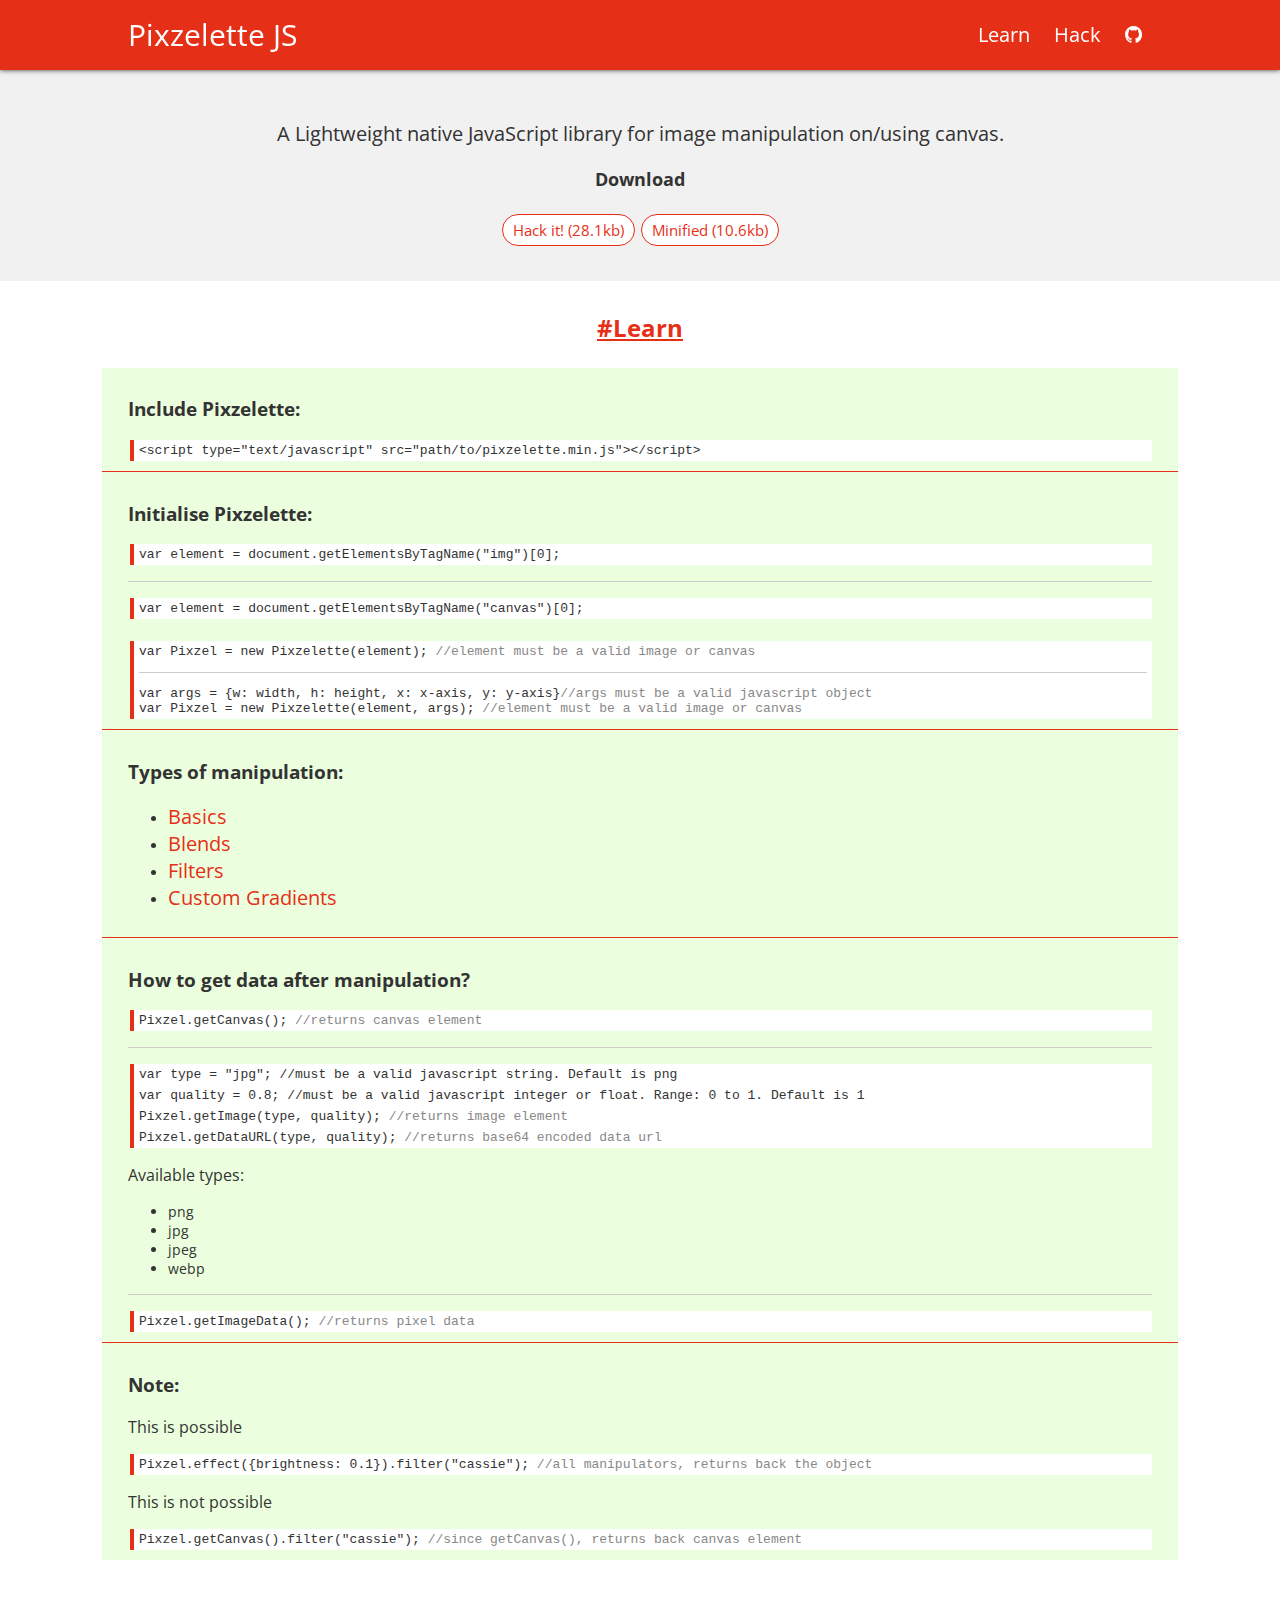
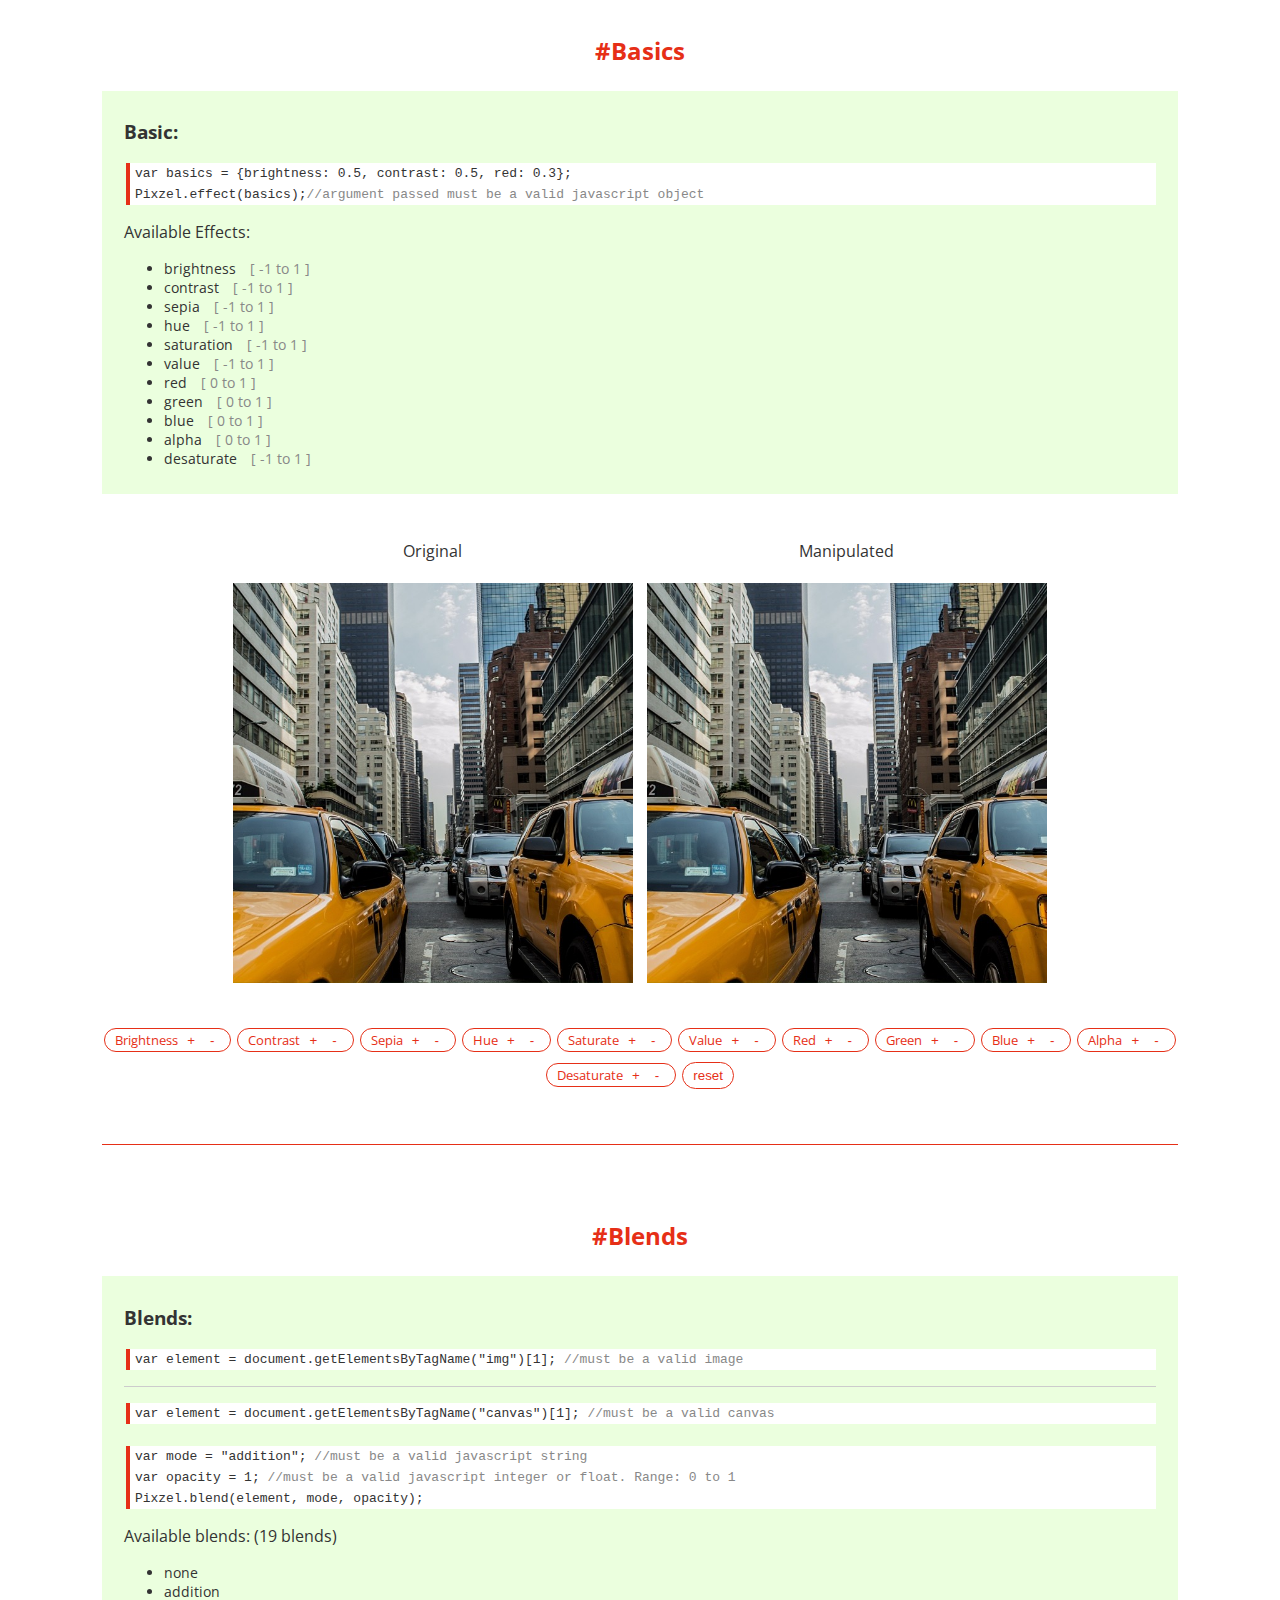
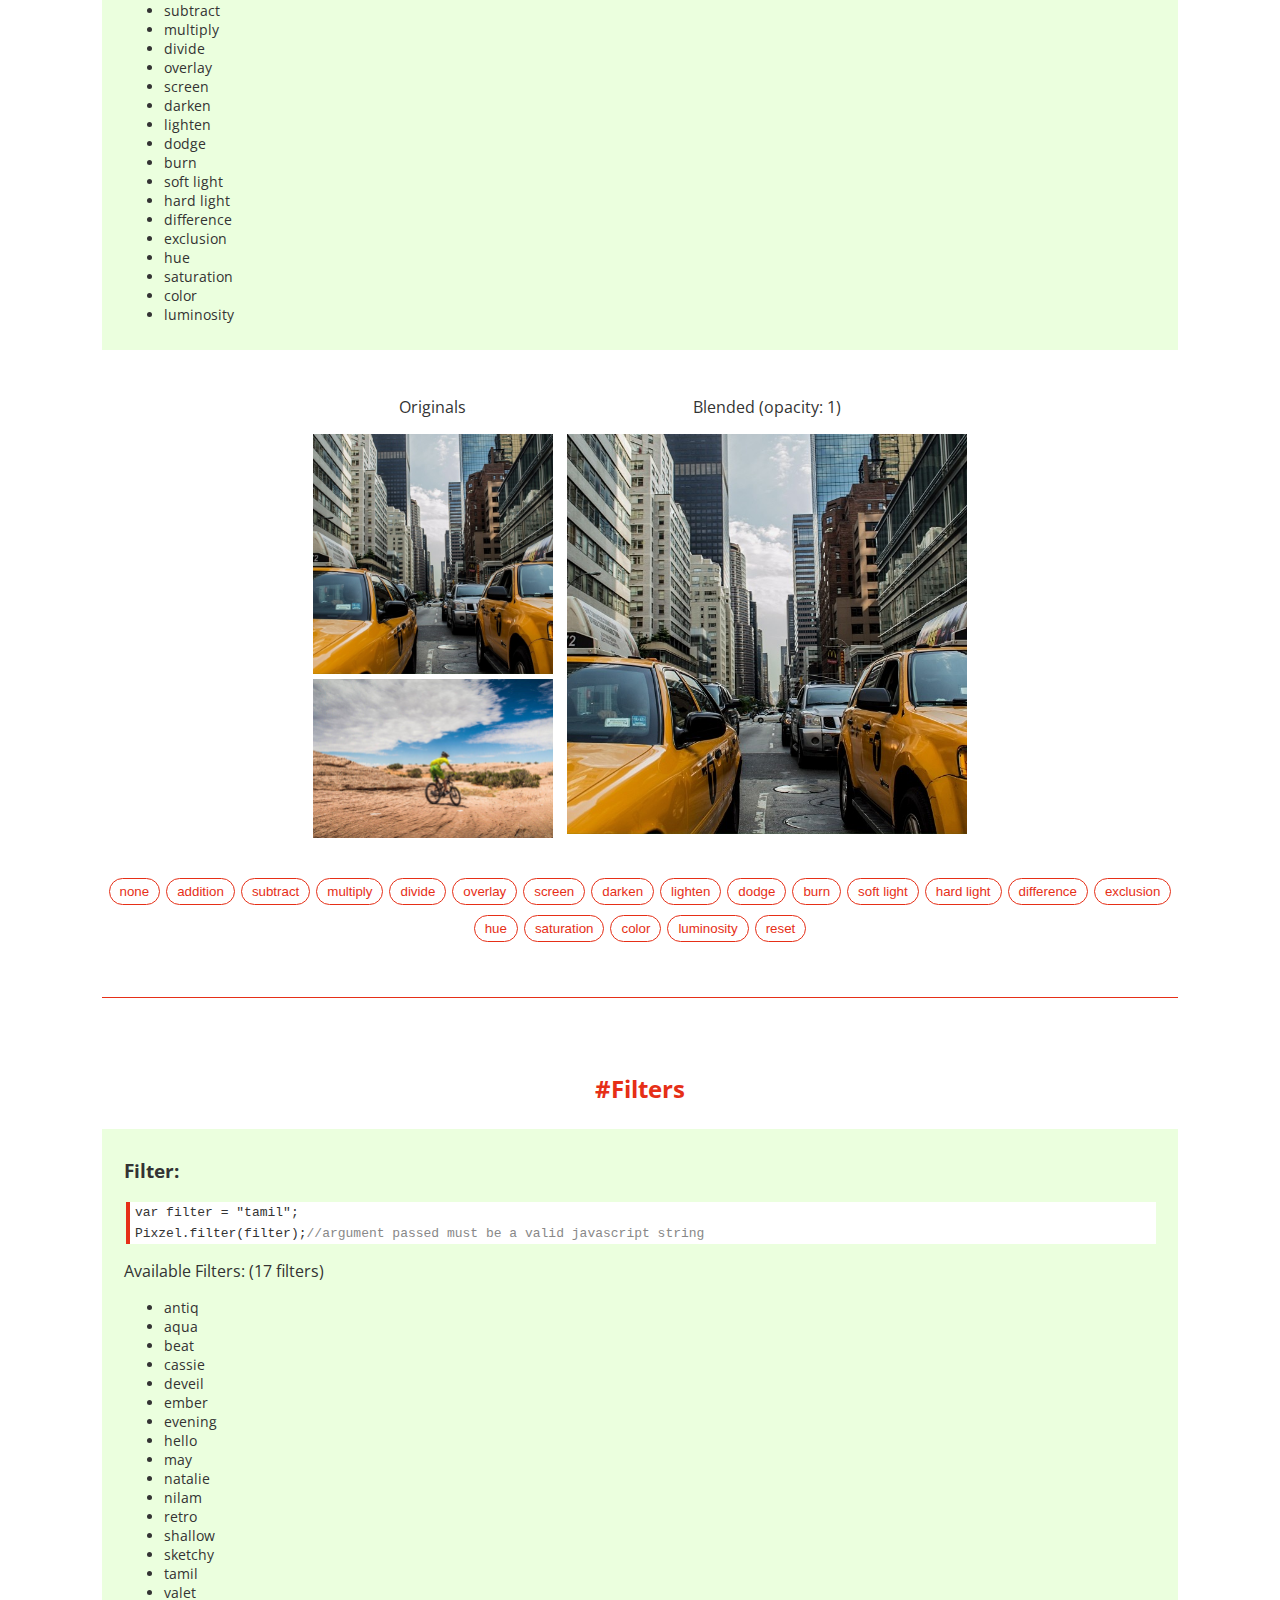
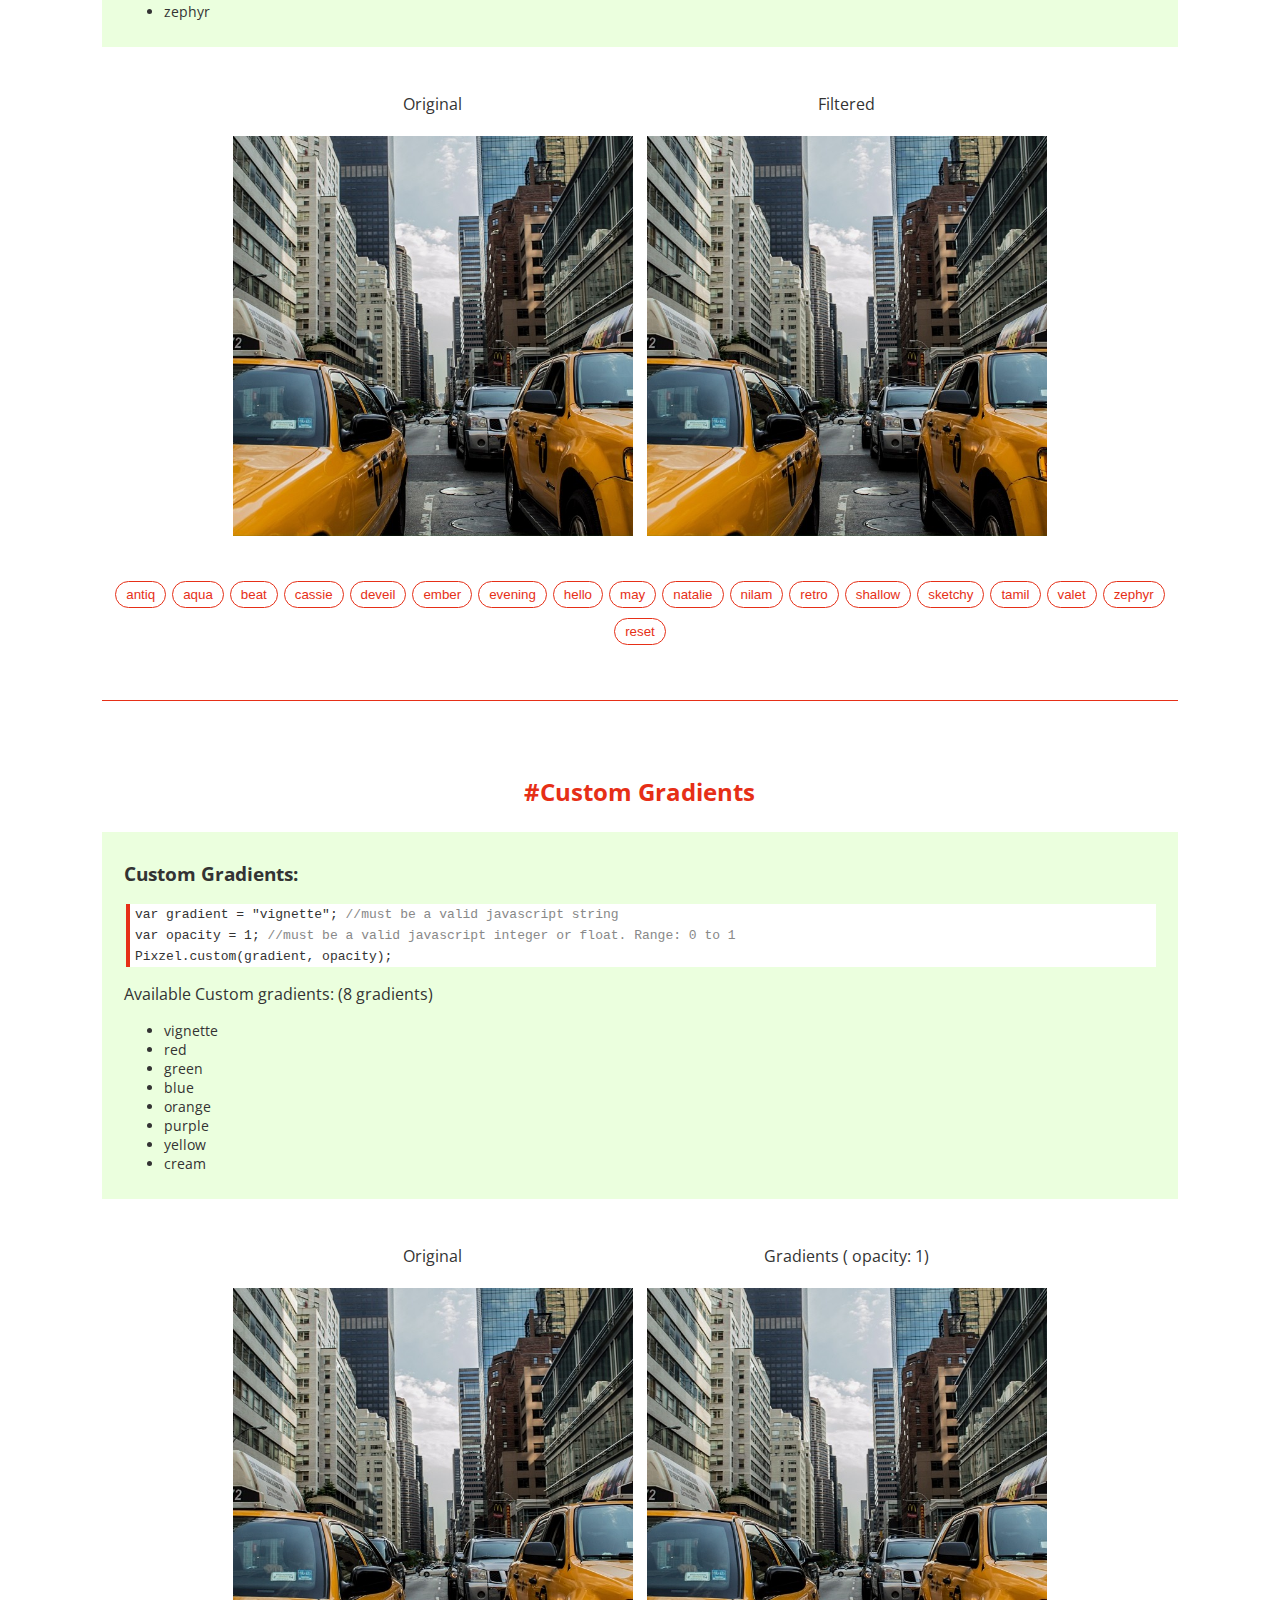
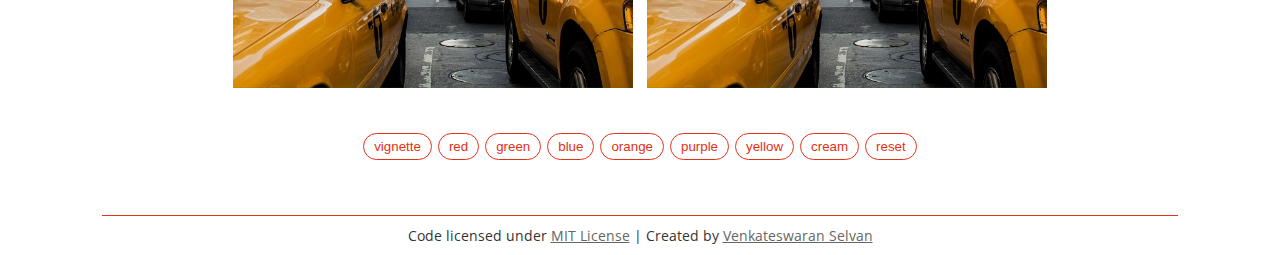
==== index.html @ c5299390 "Initial commit" ====
<!Doctype HTML>
<html>
    <head>
        <title>Pixzelette JS - Image manipulation library</title>
        <link rel="shortcut icon" href="res/favicon.ico" type="image/x-icon">
        <link rel="icon" href="res/favicon.ico" type="image/x-icon">
        <link href="//fonts.googleapis.com/css?family=Open+Sans" rel="stylesheet" type="text/css">
        <link href="//maxcdn.bootstrapcdn.com/font-awesome/4.2.0/css/font-awesome.min.css" rel="stylesheet" type="text/css">
        <style>
        body{
            background:#fff;
            color:#333;
            font-family: 'Open Sans';
        }
        #header{
            width: 80%;
            height: 70px;
            background: #E62F17;
            color: #fff;
            padding: 0 10%;
            text-align: left;
            line-height: 70px;
            box-shadow: 0px 0px 5px #333;
            position: fixed;
            top:0;
            left:0;
        }
        #header .logo{
            font-size: 30px;   
        }
        #header .menu{
            float: right;
        }
            
        #header .menu a{
            color: inherit;
            text-decoration: none;
            list-style: none;
            display: inline-block;
            padding: 0 10px;
            font-size: 20px;
        }
        #header .menu a:hover{
            color: #f1f1f1;
        }
        #wrapper{
            width: 100%;
            height: 100%;
            position: absolute;
            top: 0;
            left: 0;
            margin: 0;
            padding: 0;
        }
        #about, #filters, #blend, #custom, #basics{
            width: 84%;
            margin: 30px auto; 
            text-align: center;
        }
        
        #filters, #blend, #custom, #basics{
            padding: 50px 0;
            margin: 0 8%;
            border-bottom: 1px #E62F17 solid;   
        }
        #about{
            padding: 30px 8%;
            background: #f1f1f1;
            font-size: 20px;
        }
        #container{
            margin: 30px auto; 
            text-align:center;
            width:100%;
        }
        #container .image-holder{
            display: inline-block;
        }
        img{
            width: 400px;
            height: auto; 
            margin: 5px;
            display:inline-block;
        }
        #buttons{
            margin:0 auto;
            text-align:center;
        }
        .download{
            font-size: 15px;
        }
        .download a, input[type=button], .button-b{
            display:inline-block;
            cursor: pointer;
            background: #fff;
            padding:5px 10px;
            margin: 5px 1px;
            border: 1px #E62F17 solid;
            border-radius: 20px;
            color: #E62F17;
            transition: 0.5s background, 0.5s color;
            outline: none;
            text-decoration: none;
        }
        .download a:hover, input[type=button]:hover{
            background: #E62F17;
            color: #fff;
        }
        .button-b{
            font-size: 13px;
            padding: 2px 10px;
        }
        .button-b input[type=button]{
            border: none;
            border-radius: 0;
            margin:0 3px;
            height: 100%;
            padding: 0 3px;
        }    
        .title{
            width: 100%;
            color: #E62F17;
            font-size: 24px;
            text-align:center;
        }
        .guide-line{
            width: 96%;
            padding: 10px 2%;
            background: #EBFFDE;
            text-align: left;
        }
            
        .guide-line code{
            border-left:4px #E62F17 solid;
            margin-left:2px;
            padding:3px 5px;
            background: #fff;
            display: block;
        }
        .guide-line code span{
            color: #888;   
        }
        .guide-line li{
            font-size: 14px;
        }
        .guide-line li a{
            text-decoration: none;
            color: #E62F17;
            font-size: 20px;
        }
        .guide-line li a:hover{
            text-decoration: underline;
        }
        .guide-line span.range{
            margin: 0 10px;
            color: #888;
        }
        #copyrights{
            text-align: center;
            padding: 10px 0;
            color: #333;
            font-size: 14px;
        }
        #copyrights a{
            color: #666;
        }
        #copyrights a:hover{
            color: #333;
        }
        </style>
    </head>
    <body>
        <div id="wrapper">
            <div id="header">
                <span class="logo"> Pixzelette JS </span>
                <div class="menu">
                    <a href="#guide">Learn</a>
                    <a href="docs/">Hack</a>
                    <a href="#" class="fa fa-github"></a>
                </div>
            </div>
            <div id="about" style="margin-top: 70px;">
                <p>A Lightweight native JavaScript library for image manipulation on/using canvas.</p>
                <div class="download">
                    <h3>Download</h3>
                    <a href="https://raw.githubusercontent.com/mailmevenkat/PixzeletteJS/master/src/pixzelette.js" download> Hack it! (28.1kb) </a>
                    <a href="https://raw.githubusercontent.com/mailmevenkat/PixzeletteJS/master/src/pixzelette.min.js" download> Minified (10.6kb) </a>
                </div>
            </div>
            <h3 class="title" style="text-decoration: underline;" id="guide">#Learn</h3>
            <div class="guide-line" style="width:80%; margin: 0 8%; border-bottom:1px #e62f17 solid;">
                <h3>Include Pixzelette:</h3>
                <code>&lt;script type="text/javascript" src="path/to/pixzelette.min.js"&gt;&lt;/script&gt;</code>
            </div>
            <div class="guide-line" style="width:80%; margin: 0 8%; border-bottom:1px #e62f17 solid;">
                <h3>Initialise Pixzelette:</h3>
                <code>
                    var element = document.getElementsByTagName("img")[0];
                </code>
                    <p style="border-bottom: 1px #ccc solid"></p>
                <code>
                    var element = document.getElementsByTagName("canvas")[0];
                </code><br>
                <code>
                    var Pixzel = new Pixzelette(element); <span>//element must be a valid image or canvas</span>
                    <p style="border-bottom: 1px #ccc solid"></p>
                    var args = {w: width, h: height, x: x-axis, y: y-axis}<span>//args must be a valid javascript object</span>
                    <br>var Pixzel = new Pixzelette(element, args); <span>//element must be a valid image or canvas</span>
                </code>
            </div>
            <div class="guide-line" style="width:80%; margin: 0 8%; border-bottom:1px #e62f17 solid;">
                <h3>Types of manipulation:</h3>
                <ul>
                    <li><a href="#basics">Basics</a></li>
                    <li><a href="#blend">Blends</a></li>
                    <li><a href="#filters">Filters</a></li>
                    <li><a href="#custom">Custom Gradients</a></li>
                </ul>
            </div>
            <div class="guide-line" style="width:80%; margin: 0 8%; border-bottom:1px #e62f17 solid;">
                <h3>How to get data after manipulation?</h3>
                <code>Pixzel.getCanvas(); <span>//returns canvas element</span></code>
                <p style="border-bottom: 1px #ccc solid"></p>
                <code>var type = "jpg"; //must be a valid javascript string. Default is png</code>
                <code>var quality = 0.8; //must be a valid javascript integer or float. Range: 0 to 1. Default is 1</code>
                <code>Pixzel.getImage(type, quality); <span>//returns image element</span></code>
                <code>Pixzel.getDataURL(type, quality); <span>//returns base64 encoded data url</span></code>
                <p>Available types:</p>
                    <ul>
                        <li>png</li>   
                        <li>jpg</li>   
                        <li>jpeg</li>   
                        <li>webp</li>   
                    </ul>
                <p style="border-bottom: 1px #ccc solid"></p>
                <code>Pixzel.getImageData(); <span>//returns pixel data</span></code>
            </div>
            <div class="guide-line" style="width:80%; margin: 0 8%;">
                <h3>Note:</h3>
                <p>This is possible</p>
                <code>Pixzel.effect({brightness: 0.1}).filter("cassie"); <span>//all manipulators, returns back the object</span></code>
                <p>This is not possible</p>
                <code>Pixzel.getCanvas().filter("cassie"); <span>//since getCanvas(), returns back canvas element</span></code>
            </div>
            <div id="basics">
                <h3 class="title">#Basics</h3>
                <div class="guide-line">
                    <h3>Basic:</h3>
                        <code>var basics = {brightness: 0.5, contrast: 0.5, red: 0.3};</code>
                        <code>Pixzel.effect(basics);<span>//argument passed must be a valid javascript object</span></code>
                    <p>Available Effects:</p>
                    <ul>
                        <li>brightness <span class="range">[ -1 to 1 ]</span></li>
                        <li>contrast <span class="range">[ -1 to 1 ]</span></li>
                        <li>sepia <span class="range">[ -1 to 1 ]</span></li>
                        <li>hue <span class="range">[ -1 to 1 ]</span></li>
                        <li>saturation <span class="range">[ -1 to 1 ]</span></li>
                        <li>value <span class="range">[ -1 to 1 ]</span></li>
                        <li>red <span class="range">[ 0 to 1 ]</span></li>
                        <li>green <span class="range">[ 0 to 1 ]</span></li>
                        <li>blue <span class="range">[ 0 to 1 ]</span></li>
                        <li>alpha <span class="range">[ 0 to 1 ]</span></li>
                        <li>desaturate <span class="range">[ -1 to 1 ]</span></li>
                    </ul>
                </div>
                <div id="container">
                    <div class="image-holder">
                        <p>Original</p>
                        <img id="bBasics" src="res/1.jpg"></img>
                    </div>
                    <div class="image-holder">
                        <p>Manipulated</p>
                        <img id="aBasics" src="res/1.jpg"></img>
                    </div>
                </div>
                <div id="buttons">    
                    <div class="button-b">
                        <span>Brightness</span>
                        <input type="button" value="+" onclick= "applyBasics('bPlus')">
                        <input type="button" value="-" onclick= "applyBasics('bMinus')">
                    </div>
                    <div class="button-b">
                        <span>Contrast</span>
                        <input type="button" value="+" onclick= "applyBasics('cPlus')">
                        <input type="button" value="-" onclick= "applyBasics('cMinus')">
                    </div>
                    <div class="button-b">
                        <span>Sepia</span>
                        <input type="button" value="+" onclick= "applyBasics('sPlus')">
                        <input type="button" value="-" onclick= "applyBasics('sMinus')">
                    </div>
                    <div class="button-b">
                        <span>Hue</span>
                        <input type="button" value="+" onclick= "applyBasics('hPlus')">
                        <input type="button" value="-" onclick= "applyBasics('hMinus')">
                    </div>
                    <div class="button-b">
                        <span>Saturate</span>
                        <input type="button" value="+" onclick= "applyBasics('saPlus')">
                        <input type="button" value="-" onclick= "applyBasics('saMinus')">
                    </div>
                    <div class="button-b">
                        <span>Value</span>
                        <input type="button" value="+" onclick= "applyBasics('vPlus')">
                        <input type="button" value="-" onclick= "applyBasics('vMinus')">
                    </div>
                    <div class="button-b">
                        <span>Red</span>
                        <input type="button" value="+" onclick= "applyBasics('rPlus')">
                        <input type="button" value="-" onclick= "applyBasics('rMinus')">
                    </div>
                    <div class="button-b">
                        <span>Green</span>
                        <input type="button" value="+" onclick= "applyBasics('gPlus')">
                        <input type="button" value="-" onclick= "applyBasics('gMinus')">
                    </div>
                    <div class="button-b">
                        <span>Blue</span>
                        <input type="button" value="+" onclick= "applyBasics('blPlus')">
                        <input type="button" value="-" onclick= "applyBasics('blMinus')">
                    </div>
                    <div class="button-b">
                        <span>Alpha</span>
                        <input type="button" value="+" onclick= "applyBasics('aPlus')">
                        <input type="button" value="-" onclick= "applyBasics('aMinus')">
                    </div>
                    <div class="button-b">
                        <span>Desaturate</span>
                        <input type="button" value="+" onclick= "applyBasics('dPlus')">
                        <input type="button" value="-" onclick= "applyBasics('dMinus')">
                    </div>
                    <input type="button" value="reset" onclick= "applyBasics('reset')">
                </div>
            </div>
            <div id="blend">
                <h3 class="title">#Blends</h3>
                <div class="guide-line">
                    <h3>Blends:</h3>
                        <code>
                            var element = document.getElementsByTagName("img")[1]; <span>//must be a valid image</span>
                        </code>
                            <p style="border-bottom: 1px #ccc solid"></p>
                        <code>
                            var element = document.getElementsByTagName("canvas")[1]; <span>//must be a valid canvas</span>
                        </code><br>
                        <code>var mode = "addition"; <span>//must be a valid javascript string</span></code>
                        <code>var opacity = 1; <span>//must be a valid javascript integer or float. Range: 0 to 1</span></code>
                        <code>Pixzel.blend(element, mode, opacity);</code>
                    <p>Available blends: (19 blends)</p>
                    <ul>
                        <li>none</li>
                        <li>addition</li>
                        <li>subtract</li>
                        <li>multiply</li>
                        <li>divide</li>
                        <li>overlay</li>
                        <li>screen</li>
                        <li>darken</li>
                        <li>lighten</li>
                        <li>dodge</li>
                        <li>burn</li>
                        <li>soft light</li>
                        <li>hard light</li>
                        <li>difference</li>
                        <li>exclusion</li>
                        <li>hue</li>
                        <li>saturation</li>
                        <li>color</li>
                        <li>luminosity</li>
                    </ul>
                </div>
                <div id="container">
                    <div class="image-holder">
                        <p>Originals</p>
                        <img id="bBlended" src="res/1.jpg" style="width:240px; display:block;"></img>
                        <img id="bBlended" src="res/2.jpg"  style="width:240px; display:block;"></img>
                    </div>
                    <div class="image-holder">
                        <p>Blended (opacity: 1)</p>
                        <img id="aBlended" src="res/1.jpg" style="display:block;"></img>
                    </div>
                </div>
                <div id="buttons">    
                    <input type="button" value="none" onclick= "applyBlend('none')">
                    <input type="button" value="addition" onclick= "applyBlend('addition')">
                    <input type="button" value="subtract" onclick= "applyBlend('subtract')">
                    <input type="button" value="multiply" onclick= "applyBlend('multiply')">
                    <input type="button" value="divide" onclick= "applyBlend('divide')">
                    <input type="button" value="overlay" onclick= "applyBlend('overlay')">
                    <input type="button" value="screen" onclick= "applyBlend('screen')">
                    <input type="button" value="darken" onclick= "applyBlend('darken')">
                    <input type="button" value="lighten" onclick= "applyBlend('lighten')">
                    <input type="button" value="dodge" onclick= "applyBlend('dodge')">
                    <input type="button" value="burn" onclick= "applyBlend('burn')">
                    <input type="button" value="soft light" onclick= "applyBlend('soft light')">
                    <input type="button" value="hard light" onclick= "applyBlend('hard light')">
                    <input type="button" value="difference" onclick= "applyBlend('difference')">
                    <input type="button" value="exclusion" onclick= "applyBlend('exclusion')">
                    <input type="button" value="hue" onclick= "applyBlend('hue')">
                    <input type="button" value="saturation" onclick= "applyBlend('saturation')">
                    <input type="button" value="color" onclick= "applyBlend('color')">
                    <input type="button" value="luminosity" onclick= "applyBlend('luminosity')">
                    <input type="button" value="reset" onclick= "applyBlend('reset')">
                </div>
            </div>
            <div id="filters">
                <h3 class="title">#Filters</h3>
                <div class="guide-line">
                    <h3>Filter:</h3>
                        <code>var filter = "tamil";</code>
                        <code>Pixzel.filter(filter);<span>//argument passed must be a valid javascript string</span></code>
                    <p>Available Filters: (17 filters)</p>
                    <ul>
                        <li>antiq</li>
                        <li>aqua</li>
                        <li>beat</li>
                        <li>cassie</li>
                        <li>deveil</li>
                        <li>ember</li>
                        <li>evening</li>
                        <li>hello</li>
                        <li>may</li>
                        <li>natalie</li>
                        <li>nilam</li>
                        <li>retro</li>
                        <li>shallow</li>
                        <li>sketchy</li>
                        <li>tamil</li>
                        <li>valet</li>
                        <li>zephyr</li>
                    </ul>
                </div>
                <div id="container">
                    <div class="image-holder">
                        <p>Original</p>
                        <img id="bFiltered" src="res/1.jpg"></img>
                    </div>
                    <div class="image-holder">
                        <p>Filtered</p>
                        <img id="aFiltered" src="res/1.jpg"></img>
                    </div>
                </div>
                <div id="buttons">    
                    <input type="button" value="antiq" onclick= "applyFilter('antiq')">
                    <input type="button" value="aqua" onclick= "applyFilter('aqua')">
                    <input type="button" value="beat" onclick= "applyFilter('beat')">
                    <input type="button" value="cassie" onclick= "applyFilter('cassie')">
                    <input type="button" value="deveil" onclick= "applyFilter('deveil')">
                    <input type="button" value="ember" onclick= "applyFilter('ember')">
                    <input type="button" value="evening" onclick= "applyFilter('evening')">
                    <input type="button" value="hello" onclick= "applyFilter('hello')">
                    <input type="button" value="may" onclick= "applyFilter('may')">
                    <input type="button" value="natalie" onclick= "applyFilter('natalie')">
                    <input type="button" value="nilam" onclick= "applyFilter('nilam')">
                    <input type="button" value="retro" onclick= "applyFilter('retro')">
                    <input type="button" value="shallow" onclick= "applyFilter('shallow')">
                    <input type="button" value="sketchy" onclick= "applyFilter('sketchy')">
                    <input type="button" value="tamil" onclick= "applyFilter('tamil')">
                    <input type="button" value="valet" onclick= "applyFilter('valet')">
                    <input type="button" value="zephyr" onclick= "applyFilter('zephyr')">
                    <input type="button" value="reset" onclick= "applyFilter('reset')">
                </div>
            </div>
            <div id="custom">
                <h3 class="title">#Custom Gradients</h3>
                <div class="guide-line">
                    <h3>Custom Gradients:</h3>
                        <code>var gradient = "vignette"; <span>//must be a valid javascript string</span></code>
                        <code>var opacity = 1; <span>//must be a valid javascript integer or float. Range: 0 to 1</span></code>
                        <code>Pixzel.custom(gradient, opacity);</code>
                    <p>Available Custom gradients: (8 gradients)</p>
                    <ul>
                        <li>vignette</li>
                        <li>red</li>
                        <li>green</li>
                        <li>blue</li>
                        <li>orange</li>
                        <li>purple</li>
                        <li>yellow</li>
                        <li>cream</li>
                    </ul>
                </div>
                <div id="container">
                    <div class="image-holder">
                        <p>Original</p>
                        <img id="bCustom" src="res/1.jpg"></img>
                    </div>
                    <div class="image-holder">
                        <p>Gradients ( opacity: 1) </p>
                        <img id="aCustom" src="res/1.jpg"></img>
                    </div>
                </div>
                <div id="buttons">    
                    <input type="button" value="vignette" onclick= "applyCustom('vignette')">
                    <input type="button" value="red" onclick= "applyCustom('red')">
                    <input type="button" value="green" onclick= "applyCustom('green')">
                    <input type="button" value="blue" onclick= "applyCustom('blue')">
                    <input type="button" value="orange" onclick= "applyCustom('orange')">
                    <input type="button" value="purple" onclick= "applyCustom('purple')">
                    <input type="button" value="yellow" onclick= "applyCustom('yellow')">
                    <input type="button" value="cream" onclick= "applyCustom('cream')">
                    <input type="button" value="reset" onclick= "applyCustom('reset')">
                </div>
            </div>
            <div id="copyrights">
                Code licensed under <a href="http://opensource.org/licenses/mit-license.html" target="_blank">MIT License</a> | Created by <a href="https://twitter.com/mailmevenkat25" target="_blank">Venkateswaran Selvan</a>
            </div>
            </div>
            <script type="text/javascript" src="src/pixzelette.min.js"></script>
                <script>
                  window.onload = function(){
                      bImage = document.querySelector("#bBasics");
                      bConfig = {
                          brightness: 0,
                          contrast: 0,
                          sepia: 0,
                          hue: 0,
                          saturate: 0,
                          value: 1,
                          red: 0,
                          green: 0,
                          blue: 0,
                          alpha: 1,
                          desaturate: 0   
                      }
                      fImage = document.querySelector("#bFiltered");
                      bImage0 = document.querySelectorAll("#bBlended")[0];
                      bImage1 = document.querySelectorAll("#bBlended")[1];
                      cImage = document.querySelector("#bCustom");
                  };
                      function applyFilter(filter){
                            var Pixzel = new Pixzelette(fImage);
                            Pixzel.filter(filter);
                            document.querySelector("#aFiltered").src = Pixzel.getDataURL();
                      }
                      function applyBlend(blend){
                            if(blend == "reset")
                                document.querySelector("#aBlended").src = bImage0.src;    
                            else {
                                var Pixzel = new Pixzelette(bImage0);
                                Pixzel.blend(bImage1, blend, 1);
                                document.querySelector("#aBlended").src = Pixzel.getDataURL();
                            }
                      }
                      function applyCustom(gradient){
                                if(gradient != "reset"){
                                    var Pixzel = new Pixzelette(cImage);
                                    Pixzel.custom(gradient, 1);
                                    document.querySelector("#aCustom").src = Pixzel.getDataURL();
                                } else
                                    document.querySelector("#aCustom").src = cImage.src;
                      }

                      function applyBasics(basics){
                                var Pixzel = new Pixzelette(bImage);
                                var config = {};
                                switch(basics){
                                        case "bPlus": bConfig.brightness += 0.1; break;
                                        case "bMinus": bConfig.brightness -= 0.1; break;
                                        case "cPlus": bConfig.contrast += 0.1; break;
                                        case "cMinus": bConfig.contrast -= 0.1; break;
                                        case "sPlus": bConfig.sepia += 0.1;break;
                                        case "sMinus": bConfig.sepia -= 0.1; break;
                                        case "hPlus": bConfig.hue += 0.1; break;
                                        case "hMinus": bConfig.hue -= 0.1; break;
                                        case "saPlus": bConfig.saturate += 0.1; break;
                                        case "saMinus": bConfig.saturate -= 0.1; break;
                                        case "vPlus": bConfig.value += 0.1; break;
                                        case "vMinus": bConfig.value -= 0.1; break;
                                        case "rPlus": bConfig.red += 0.1; break;
                                        case "rMinus": bConfig.red -= 0.1; break;
                                        case "gPlus": bConfig.green += 0.1; break;
                                        case "gMinus": bConfig.green -= 0.1; break;
                                        case "blPlus": bConfig.blue += 0.1; break;
                                        case "blMinus": bConfig.blue -= 0.1; break;
                                        case "aPlus": bConfig.alpha += 0.1; break;
                                        case "aMinus": bConfig.alpha -= 0.1; break;
                                        case "dPlus":   bConfig.desaturate = 1;
                                                        bConfig.desaturate += 0.1; break;
                                        case "dMinus":  bConfig.desaturate = 1;
                                                        bConfig.desaturate -= 0.1; break;
                                }

                                for(var key in bConfig){
                                    if(bConfig[key] != 0)
                                        config[key] = bConfig[key];
                                }

                                Pixzel.effect(config);

                                if(basics == "reset"){  
                                    for(var key in bConfig){
                                        if(key == "alpha" || key == "value")
                                            bConfig[key] = 1;
                                        else
                                            bConfig[key] = 0;
                                    }
                                    document.querySelector("#aBasics").src = bImage.src;
                                }
                                else
                                    document.querySelector("#aBasics").src = Pixzel.getDataURL();
                      }
                </script>
    </body>
</html>
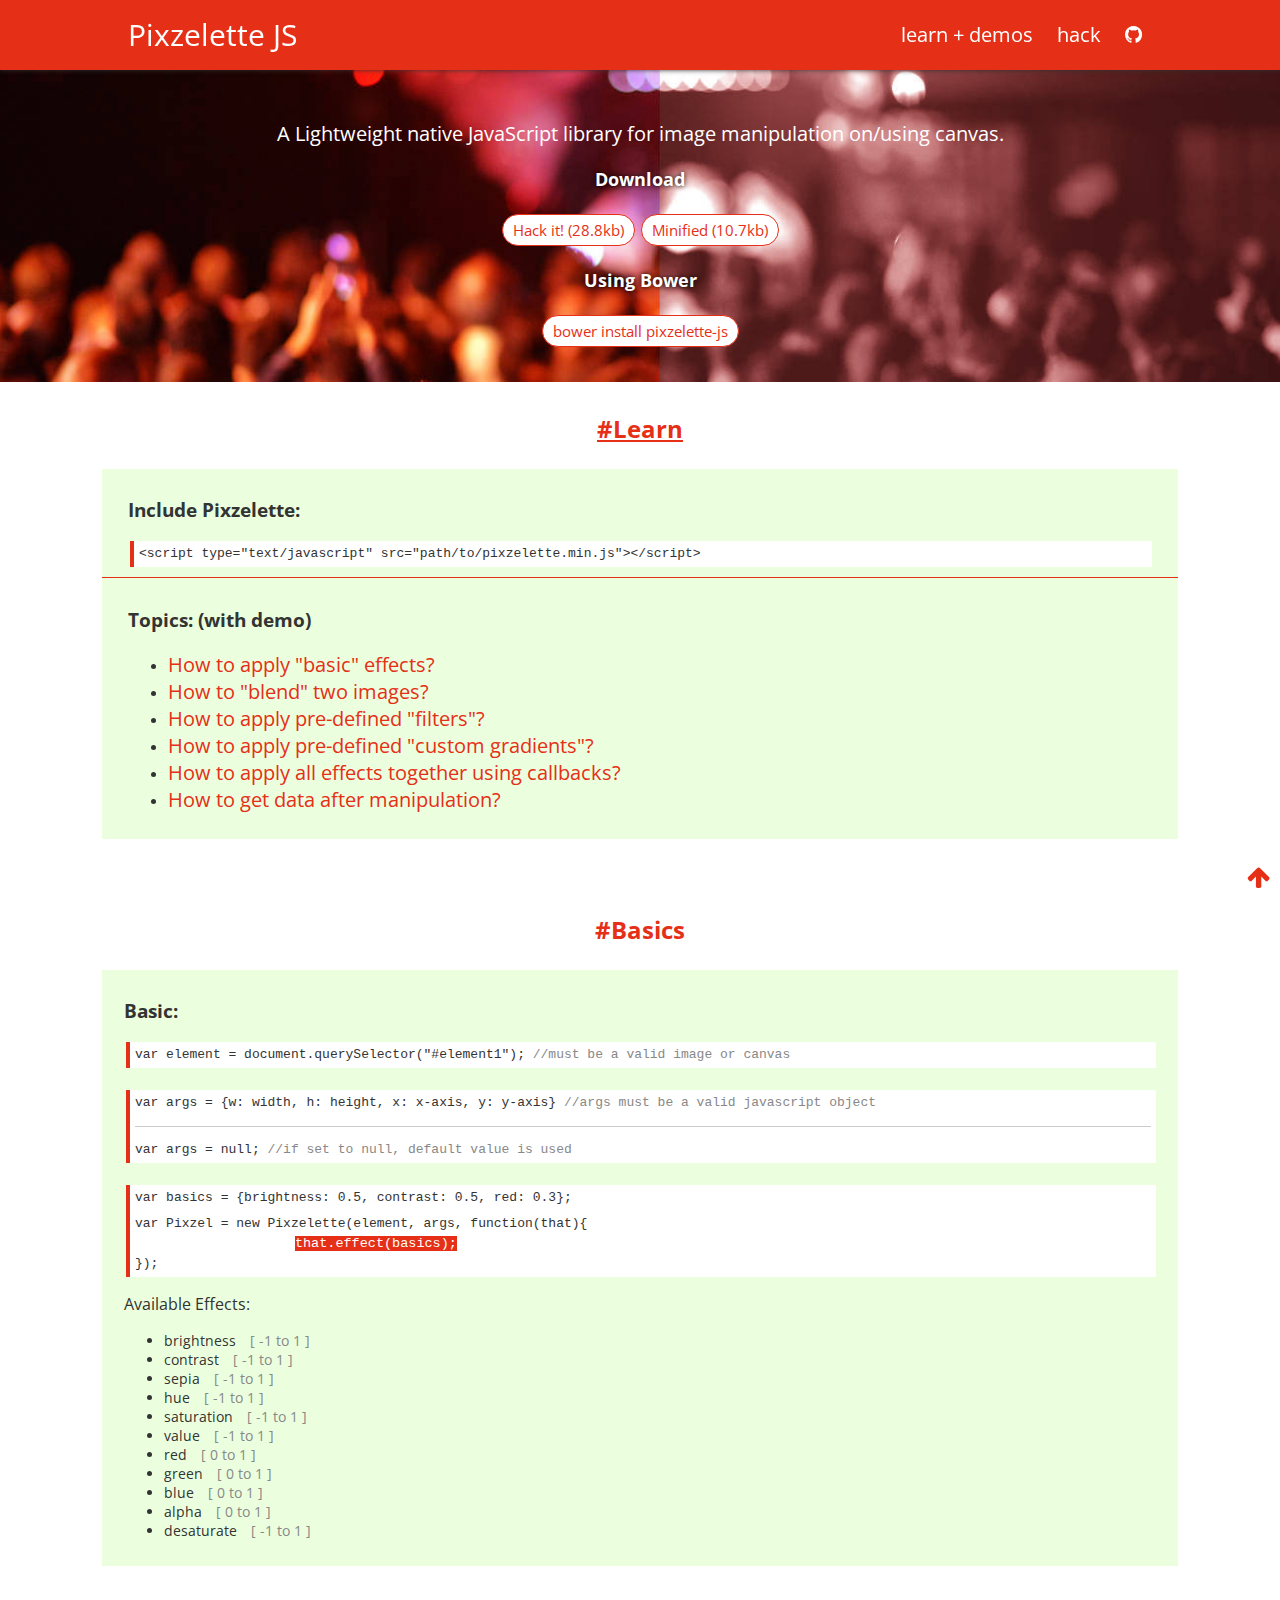
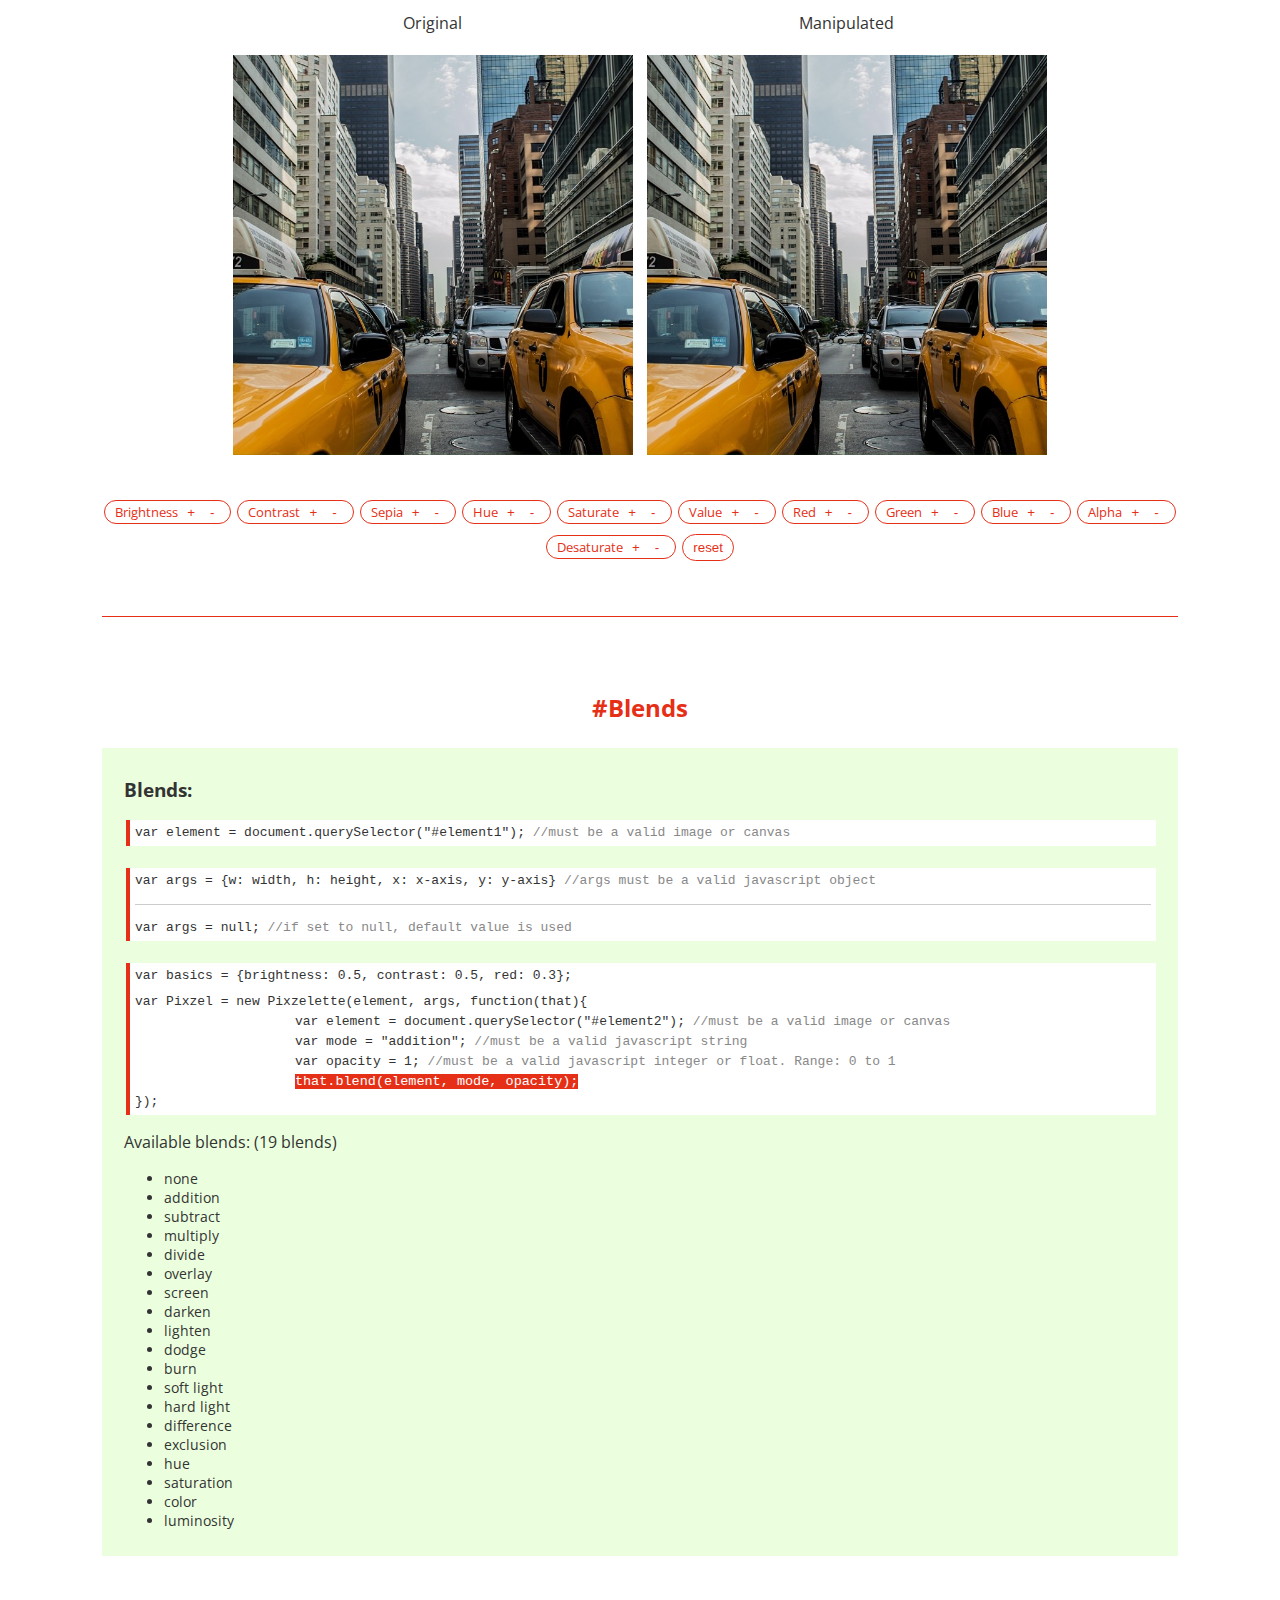
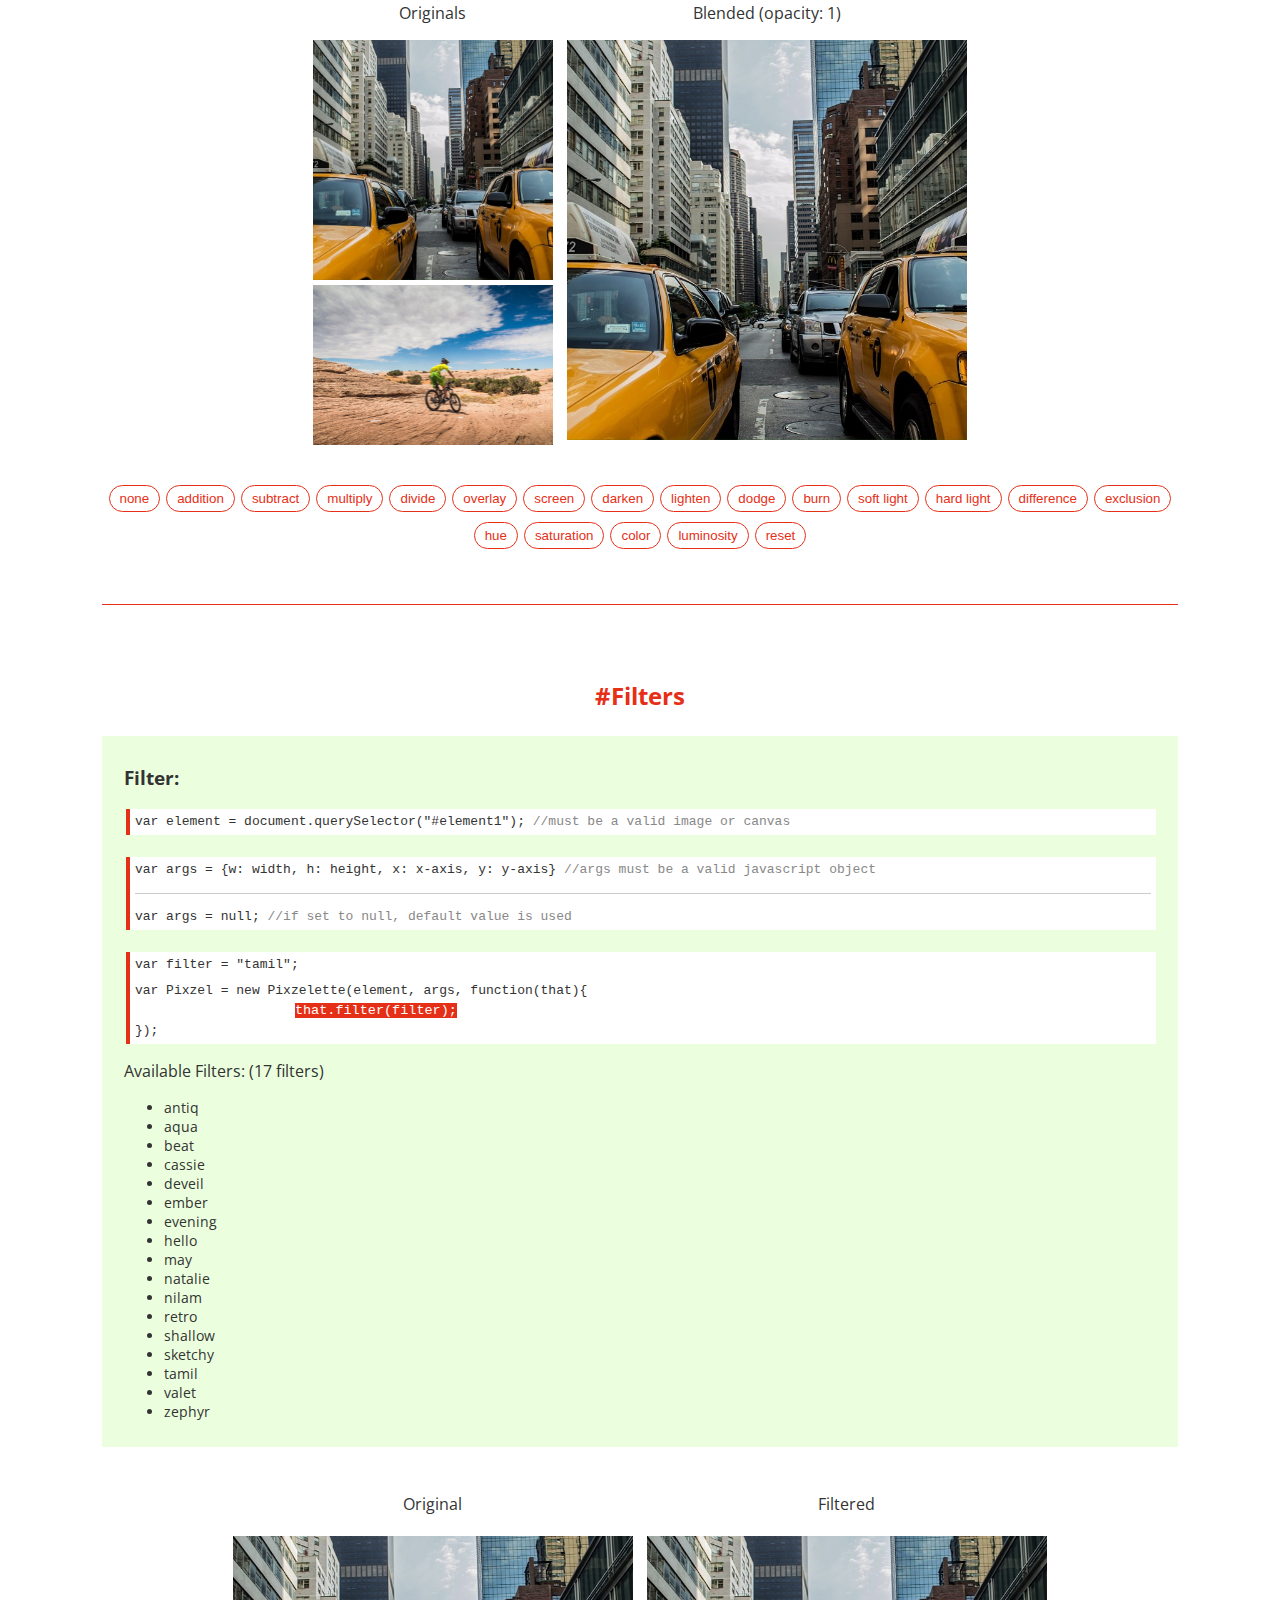
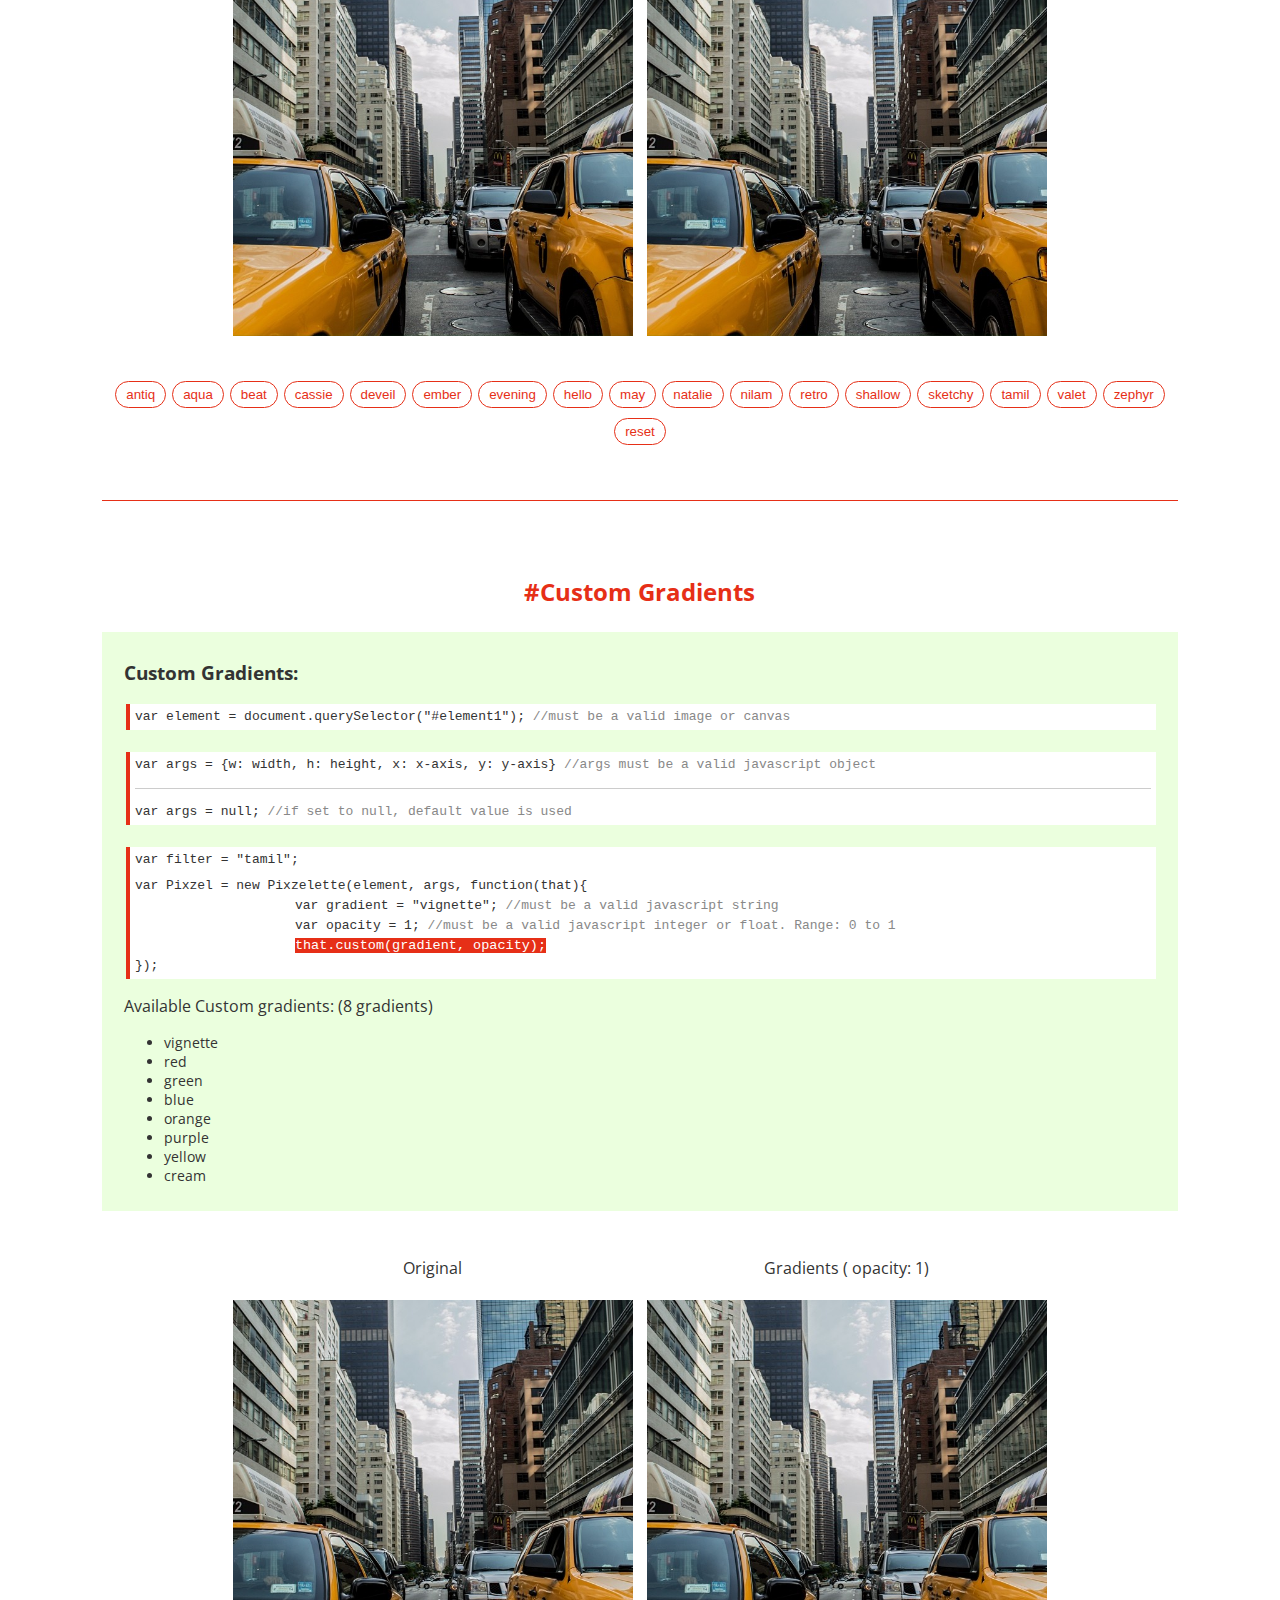
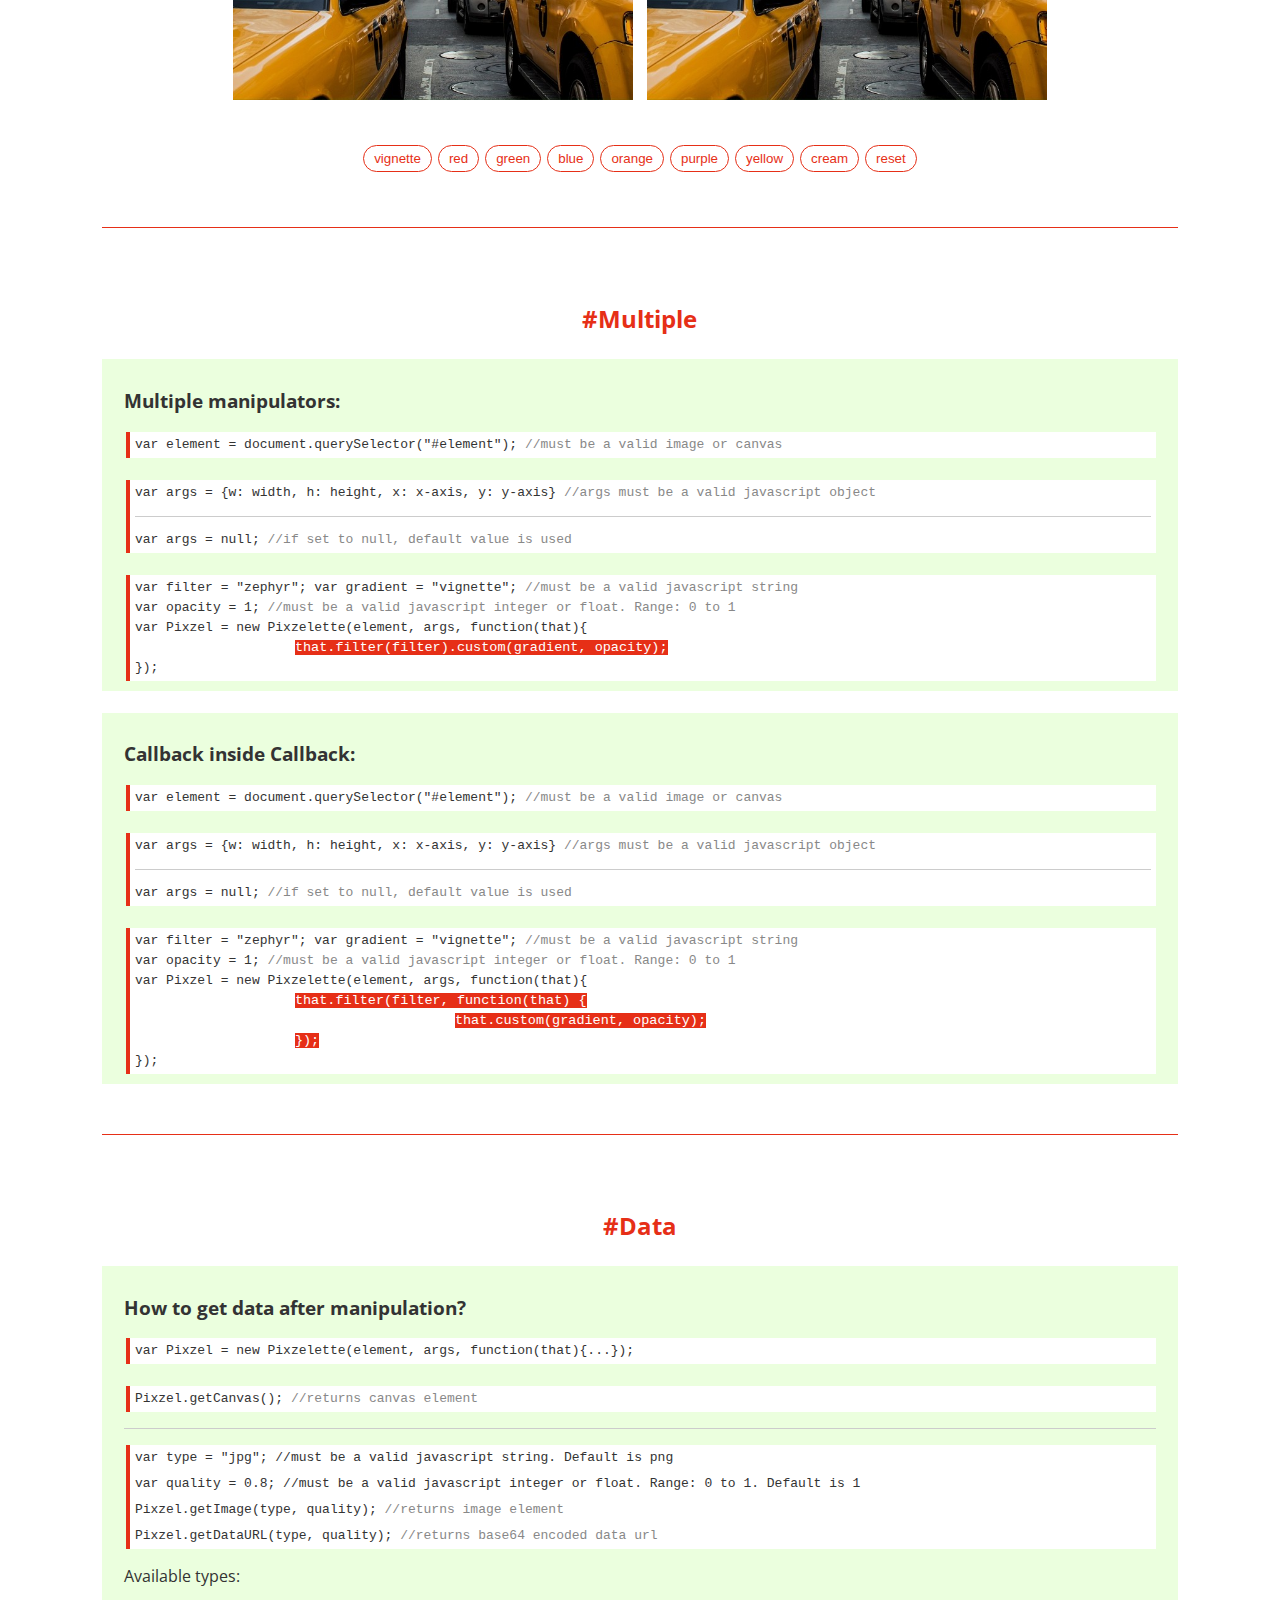
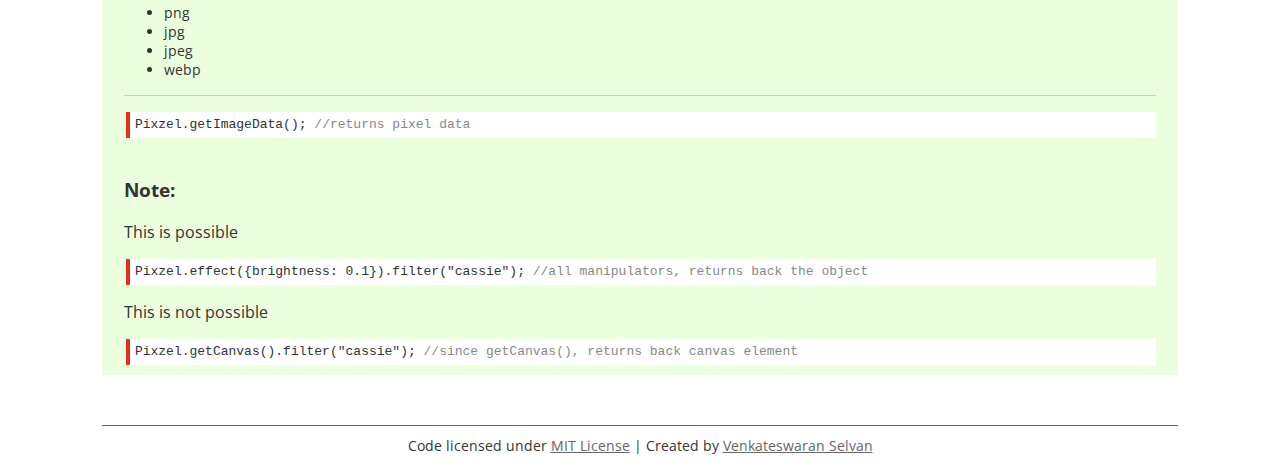
==== commit 88420c9f: "Upgraded to v0.0.2" ====
--- a/index.html
+++ b/index.html
@@ -52,20 +52,22 @@
             margin: 0;
             padding: 0;
         }
-        #about, #filters, #blend, #custom, #basics{
+        #about, #filters, #blend, #custom, #basics, #data, #multiple{
             width: 84%;
             margin: 30px auto; 
             text-align: center;
         }
         
-        #filters, #blend, #custom, #basics{
+        #filters, #blend, #custom, #basics, #data, #multiple{
             padding: 50px 0;
             margin: 0 8%;
             border-bottom: 1px #E62F17 solid;   
         }
         #about{
             padding: 30px 8%;
-            background: #f1f1f1;
+            background: url("res/3.jpg") no-repeat center center, #333;
+            background-size: cover;
+            color: #fff;
             font-size: 20px;
         }
         #container{
@@ -89,7 +91,10 @@
         .download{
             font-size: 15px;
         }
-        .download a, input[type=button], .button-b{
+        .download h3{
+            text-shadow: 0px 0px 5px #000;   
+        }
+        .download a, .download span, input[type=button], .button-b{
             display:inline-block;
             cursor: pointer;
             background: #fff;
@@ -136,9 +141,15 @@
             padding:3px 5px;
             background: #fff;
             display: block;
+            line-height: 20px;
         }
         .guide-line code span{
             color: #888;   
+        }
+        .guide-line code span.highlight{
+            background: #E62F17;
+            color: #fff;
+            font-size: 13.5px;
         }
         .guide-line li{
             font-size: 14px;
@@ -166,6 +177,18 @@
         }
         #copyrights a:hover{
             color: #333;
+        }
+        span.tab{
+            padding: 0 80px;
+        }
+        .top{
+            right: 10px;
+            bottom: 10px;
+            position: fixed;
+            color: #E62F17;
+            font-size: 25px;
+            cursor: pointer;
+            text-decoration: none;
         }
         </style>
     </head>
@@ -174,17 +197,21 @@
             <div id="header">
                 <span class="logo"> Pixzelette JS </span>
                 <div class="menu">
-                    <a href="#guide">Learn</a>
-                    <a href="docs/">Hack</a>
-                    <a href="#" class="fa fa-github"></a>
+                    <a href="#guide">learn + demos</a>
+                    <a href="docs/">hack</a>
+                    <a href="https://github.com/mailmevenkat/PixzeletteJS" class="fa fa-github"></a>
                 </div>
             </div>
             <div id="about" style="margin-top: 70px;">
+                <div class="content">
                 <p>A Lightweight native JavaScript library for image manipulation on/using canvas.</p>
-                <div class="download">
-                    <h3>Download</h3>
-                    <a href="https://raw.githubusercontent.com/mailmevenkat/PixzeletteJS/master/src/pixzelette.js" download> Hack it! (28.1kb) </a>
-                    <a href="https://raw.githubusercontent.com/mailmevenkat/PixzeletteJS/master/src/pixzelette.min.js" download> Minified (10.6kb) </a>
+                    <div class="download">
+                        <h3>Download</h3>
+                        <a href="https://raw.githubusercontent.com/mailmevenkat/PixzeletteJS/master/src/pixzelette.js" download> Hack it! (28.8kb) </a>
+                        <a href="https://raw.githubusercontent.com/mailmevenkat/PixzeletteJS/master/src/pixzelette.min.js" download> Minified (10.7kb) </a>
+                        <h3>Using Bower</h3> 
+                        <span style="cursor: auto;">bower install pixzelette-js</span>
+                    </div>
                 </div>
             </div>
             <h3 class="title" style="text-decoration: underline;" id="guide">#Learn</h3>
@@ -192,62 +219,30 @@
                 <h3>Include Pixzelette:</h3>
                 <code>&lt;script type="text/javascript" src="path/to/pixzelette.min.js"&gt;&lt;/script&gt;</code>
             </div>
-            <div class="guide-line" style="width:80%; margin: 0 8%; border-bottom:1px #e62f17 solid;">
-                <h3>Initialise Pixzelette:</h3>
-                <code>
-                    var element = document.getElementsByTagName("img")[0];
-                </code>
-                    <p style="border-bottom: 1px #ccc solid"></p>
-                <code>
-                    var element = document.getElementsByTagName("canvas")[0];
-                </code><br>
-                <code>
-                    var Pixzel = new Pixzelette(element); <span>//element must be a valid image or canvas</span>
-                    <p style="border-bottom: 1px #ccc solid"></p>
-                    var args = {w: width, h: height, x: x-axis, y: y-axis}<span>//args must be a valid javascript object</span>
-                    <br>var Pixzel = new Pixzelette(element, args); <span>//element must be a valid image or canvas</span>
-                </code>
-            </div>
-            <div class="guide-line" style="width:80%; margin: 0 8%; border-bottom:1px #e62f17 solid;">
-                <h3>Types of manipulation:</h3>
+            <div class="guide-line" style="width:80%; margin: 0 8%;">
+                <h3>Topics: (with demo)</h3>
                 <ul>
-                    <li><a href="#basics">Basics</a></li>
-                    <li><a href="#blend">Blends</a></li>
-                    <li><a href="#filters">Filters</a></li>
-                    <li><a href="#custom">Custom Gradients</a></li>
+                    <li><a href="#basics">How to apply "basic" effects?</a></li>
+                    <li><a href="#blend">How to "blend" two images?</a></li>
+                    <li><a href="#filters">How to apply pre-defined "filters"?</a></li>
+                    <li><a href="#custom">How to apply pre-defined "custom gradients"?</a></li>
+                    <li><a href="#multiple">How to apply all effects together using callbacks?</a></li>
+                    <li><a href="#data">How to get data after manipulation?</a></li>
                 </ul>
-            </div>
-            <div class="guide-line" style="width:80%; margin: 0 8%; border-bottom:1px #e62f17 solid;">
-                <h3>How to get data after manipulation?</h3>
-                <code>Pixzel.getCanvas(); <span>//returns canvas element</span></code>
-                <p style="border-bottom: 1px #ccc solid"></p>
-                <code>var type = "jpg"; //must be a valid javascript string. Default is png</code>
-                <code>var quality = 0.8; //must be a valid javascript integer or float. Range: 0 to 1. Default is 1</code>
-                <code>Pixzel.getImage(type, quality); <span>//returns image element</span></code>
-                <code>Pixzel.getDataURL(type, quality); <span>//returns base64 encoded data url</span></code>
-                <p>Available types:</p>
-                    <ul>
-                        <li>png</li>   
-                        <li>jpg</li>   
-                        <li>jpeg</li>   
-                        <li>webp</li>   
-                    </ul>
-                <p style="border-bottom: 1px #ccc solid"></p>
-                <code>Pixzel.getImageData(); <span>//returns pixel data</span></code>
-            </div>
-            <div class="guide-line" style="width:80%; margin: 0 8%;">
-                <h3>Note:</h3>
-                <p>This is possible</p>
-                <code>Pixzel.effect({brightness: 0.1}).filter("cassie"); <span>//all manipulators, returns back the object</span></code>
-                <p>This is not possible</p>
-                <code>Pixzel.getCanvas().filter("cassie"); <span>//since getCanvas(), returns back canvas element</span></code>
             </div>
             <div id="basics">
                 <h3 class="title">#Basics</h3>
                 <div class="guide-line">
                     <h3>Basic:</h3>
+                        <code>var element = document.querySelector("#element1"); <span>//must be a valid image or canvas</span></code><br>
+                    <code>var args = {w: width, h: height, x: x-axis, y: y-axis} <span>//args must be a valid javascript object</span> 
+                        <p style="border-bottom: 1px #ccc solid"></p>
+                        var args = null; <span>//if set to null, default value is used</span></code><br>
                         <code>var basics = {brightness: 0.5, contrast: 0.5, red: 0.3};</code>
-                        <code>Pixzel.effect(basics);<span>//argument passed must be a valid javascript object</span></code>
+                        <code>var Pixzel = new Pixzelette(element, args, function(that){<br>
+                                   <span class="tab"></span><span class="highlight">that.effect(basics);</span><br>
+                              });
+                        </code>
                     <p>Available Effects:</p>
                     <ul>
                         <li>brightness <span class="range">[ -1 to 1 ]</span></li>
@@ -336,16 +331,18 @@
                 <h3 class="title">#Blends</h3>
                 <div class="guide-line">
                     <h3>Blends:</h3>
-                        <code>
-                            var element = document.getElementsByTagName("img")[1]; <span>//must be a valid image</span>
+                        <code>var element = document.querySelector("#element1"); <span>//must be a valid image or canvas</span></code><br>
+                    <code>var args = {w: width, h: height, x: x-axis, y: y-axis} <span>//args must be a valid javascript object</span> 
+                        <p style="border-bottom: 1px #ccc solid"></p>
+                        var args = null; <span>//if set to null, default value is used</span></code><br>
+                        <code>var basics = {brightness: 0.5, contrast: 0.5, red: 0.3};</code>
+                        <code>var Pixzel = new Pixzelette(element, args, function(that){<br>
+                                <span class="tab"></span>var element = document.querySelector("#element2"); <span>//must be a valid image or canvas</span><br>
+                                <span class="tab"></span>var mode = "addition"; <span>//must be a valid javascript string</span><br>
+                               <span class="tab"></span>var opacity = 1; <span>//must be a valid javascript integer or float. Range: 0 to 1</span><br>
+                                <span class="tab"></span><span class="highlight">that.blend(element, mode, opacity);</span><br>
+                              });
                         </code>
-                            <p style="border-bottom: 1px #ccc solid"></p>
-                        <code>
-                            var element = document.getElementsByTagName("canvas")[1]; <span>//must be a valid canvas</span>
-                        </code><br>
-                        <code>var mode = "addition"; <span>//must be a valid javascript string</span></code>
-                        <code>var opacity = 1; <span>//must be a valid javascript integer or float. Range: 0 to 1</span></code>
-                        <code>Pixzel.blend(element, mode, opacity);</code>
                     <p>Available blends: (19 blends)</p>
                     <ul>
                         <li>none</li>
@@ -407,8 +404,16 @@
                 <h3 class="title">#Filters</h3>
                 <div class="guide-line">
                     <h3>Filter:</h3>
+                        <code>
+                            var element = document.querySelector("#element1"); <span>//must be a valid image or canvas</span>                           </code><br>
+                        <code>var args = {w: width, h: height, x: x-axis, y: y-axis} <span>//args must be a valid javascript object</span> 
+                        <p style="border-bottom: 1px #ccc solid"></p>
+                        var args = null; <span>//if set to null, default value is used</span></code><br>
                         <code>var filter = "tamil";</code>
-                        <code>Pixzel.filter(filter);<span>//argument passed must be a valid javascript string</span></code>
+                        <code>var Pixzel = new Pixzelette(element, args, function(that){<br>
+                                   <span class="tab"></span><span class="highlight">that.filter(filter);</span><br>
+                              });
+                        </code>
                     <p>Available Filters: (17 filters)</p>
                     <ul>
                         <li>antiq</li>
@@ -465,9 +470,18 @@
                 <h3 class="title">#Custom Gradients</h3>
                 <div class="guide-line">
                     <h3>Custom Gradients:</h3>
-                        <code>var gradient = "vignette"; <span>//must be a valid javascript string</span></code>
-                        <code>var opacity = 1; <span>//must be a valid javascript integer or float. Range: 0 to 1</span></code>
-                        <code>Pixzel.custom(gradient, opacity);</code>
+                        <code>
+                            var element = document.querySelector("#element1"); <span>//must be a valid image or canvas</span>                           </code><br>
+                        <code>var args = {w: width, h: height, x: x-axis, y: y-axis} <span>//args must be a valid javascript object</span> 
+                        <p style="border-bottom: 1px #ccc solid"></p>
+                        var args = null; <span>//if set to null, default value is used</span></code><br>
+                        <code>var filter = "tamil";</code>
+                        <code>var Pixzel = new Pixzelette(element, args, function(that){<br>
+                                        <span class="tab"></span>var gradient = "vignette"; <span>//must be a valid javascript string</span><br>
+                                        <span class="tab"></span>var opacity = 1; <span>//must be a valid javascript integer or float. Range: 0 to 1</span><br>
+                                        <span class="tab"></span><span class="highlight">that.custom(gradient, opacity);</span><br>
+                              });
+                        </code>
                     <p>Available Custom gradients: (8 gradients)</p>
                     <ul>
                         <li>vignette</li>
@@ -502,12 +516,81 @@
                     <input type="button" value="reset" onclick= "applyCustom('reset')">
                 </div>
             </div>
+                <div id="multiple">
+                    <h3 class="title">#Multiple</h3>
+                    <div class="guide-line">
+                        <h3>Multiple manipulators:</h3>
+                            <code>
+                                var element = document.querySelector("#element"); <span>//must be a valid image or canvas</span>                           </code><br>
+                            <code>var args = {w: width, h: height, x: x-axis, y: y-axis} <span>//args must be a valid javascript object</span> 
+                            <p style="border-bottom: 1px #ccc solid"></p>
+                            var args = null; <span>//if set to null, default value is used</span></code><br>
+                            <code>
+                            var filter = "zephyr";
+                            var gradient = "vignette"; <span>//must be a valid javascript string</span><br>
+                            var opacity = 1; <span>//must be a valid javascript integer or float. Range: 0 to 1</span><br>
+                            var Pixzel = new Pixzelette(element, args, function(that){<br>
+                                            <span class="tab"></span><span class="highlight">that.filter(filter).custom(gradient, opacity);</span><br>
+                                  });
+                            </code>
+                    </div><br>
+                    <div class="guide-line">
+                        <h3>Callback inside Callback:</h3>
+                            <code>
+                                var element = document.querySelector("#element"); <span>//must be a valid image or canvas</span>                           </code><br>
+                            <code>var args = {w: width, h: height, x: x-axis, y: y-axis} <span>//args must be a valid javascript object</span> 
+                            <p style="border-bottom: 1px #ccc solid"></p>
+                            var args = null; <span>//if set to null, default value is used</span></code><br>
+                            <code>
+                            var filter = "zephyr";
+                            var gradient = "vignette"; <span>//must be a valid javascript string</span><br>
+                            var opacity = 1; <span>//must be a valid javascript integer or float. Range: 0 to 1</span><br>
+                            var Pixzel = new Pixzelette(element, args, function(that){<br>
+                                <span class="tab"></span><span class="highlight">that.filter(filter, function(that) {</span><br>
+                                <span class="tab"></span>
+                                <span class="tab"></span><span class="highlight">that.custom(gradient, opacity);</span><br>
+                                 <span class="tab"></span><span class="highlight">});</span>
+                                <br>
+                            });
+                            </code>
+                    </div>
+            </div>
+            <a href="#" class="fa fa-arrow-up top"></a>
+            <div id = "data"> 
+                <h3 class="title">#Data</h3>
+                <div class="guide-line">
+                    <h3>How to get data after manipulation?</h3>
+                    <code>var Pixzel = new Pixzelette(element, args, function(that){...});</code><br>
+                    <code>Pixzel.getCanvas(); <span>//returns canvas element</span></code>
+                    <p style="border-bottom: 1px #ccc solid"></p>
+                    <code>var type = "jpg"; //must be a valid javascript string. Default is png</code>
+                    <code>var quality = 0.8; //must be a valid javascript integer or float. Range: 0 to 1. Default is 1</code>
+                    <code>Pixzel.getImage(type, quality); <span>//returns image element</span></code>
+                    <code>Pixzel.getDataURL(type, quality); <span>//returns base64 encoded data url</span></code>
+                    <p>Available types:</p>
+                        <ul>
+                            <li>png</li>   
+                            <li>jpg</li>   
+                            <li>jpeg</li>   
+                            <li>webp</li>   
+                        </ul>
+                    <p style="border-bottom: 1px #ccc solid"></p>
+                    <code>Pixzel.getImageData(); <span>//returns pixel data</span></code>
+                </div>
+                <div class="guide-line">
+                    <h3>Note:</h3>
+                    <p>This is possible</p>
+                    <code>Pixzel.effect({brightness: 0.1}).filter("cassie"); <span>//all manipulators, returns back the object</span></code>
+                    <p>This is not possible</p>
+                    <code>Pixzel.getCanvas().filter("cassie"); <span>//since getCanvas(), returns back canvas element</span></code>
+                </div>
+            </div>
             <div id="copyrights">
                 Code licensed under <a href="http://opensource.org/licenses/mit-license.html" target="_blank">MIT License</a> | Created by <a href="https://twitter.com/mailmevenkat25" target="_blank">Venkateswaran Selvan</a>
             </div>
             </div>
             <script type="text/javascript" src="src/pixzelette.min.js"></script>
-                <script>
+<script>
                   window.onload = function(){
                       bImage = document.querySelector("#bBasics");
                       bConfig = {
@@ -529,30 +612,32 @@
                       cImage = document.querySelector("#bCustom");
                   };
                       function applyFilter(filter){
-                            var Pixzel = new Pixzelette(fImage);
-                            Pixzel.filter(filter);
+                            var Pixzel = new Pixzelette(fImage, null, function(that){
+                                that.filter(filter);
+                            });
                             document.querySelector("#aFiltered").src = Pixzel.getDataURL();
                       }
                       function applyBlend(blend){
                             if(blend == "reset")
                                 document.querySelector("#aBlended").src = bImage0.src;    
                             else {
-                                var Pixzel = new Pixzelette(bImage0);
-                                Pixzel.blend(bImage1, blend, 1);
+                                var Pixzel = new Pixzelette(bImage0, null, function(that){
+                                                that.blend(bImage1, blend, 1);
+                                });
                                 document.querySelector("#aBlended").src = Pixzel.getDataURL();
                             }
                       }
                       function applyCustom(gradient){
                                 if(gradient != "reset"){
-                                    var Pixzel = new Pixzelette(cImage);
-                                    Pixzel.custom(gradient, 1);
+                                    var Pixzel = new Pixzelette(cImage, null, function(that){
+                                                    that.custom(gradient, 1);
+                                    });
                                     document.querySelector("#aCustom").src = Pixzel.getDataURL();
                                 } else
                                     document.querySelector("#aCustom").src = cImage.src;
                       }
 
                       function applyBasics(basics){
-                                var Pixzel = new Pixzelette(bImage);
                                 var config = {};
                                 switch(basics){
                                         case "bPlus": bConfig.brightness += 0.1; break;
@@ -585,9 +670,10 @@
                                     if(bConfig[key] != 0)
                                         config[key] = bConfig[key];
                                 }
-
-                                Pixzel.effect(config);
-
+                                
+                                var Pixzel = new Pixzelette(bImage, null, function(that){
+                                            that.effect(config);
+                                });
                                 if(basics == "reset"){  
                                     for(var key in bConfig){
                                         if(key == "alpha" || key == "value")
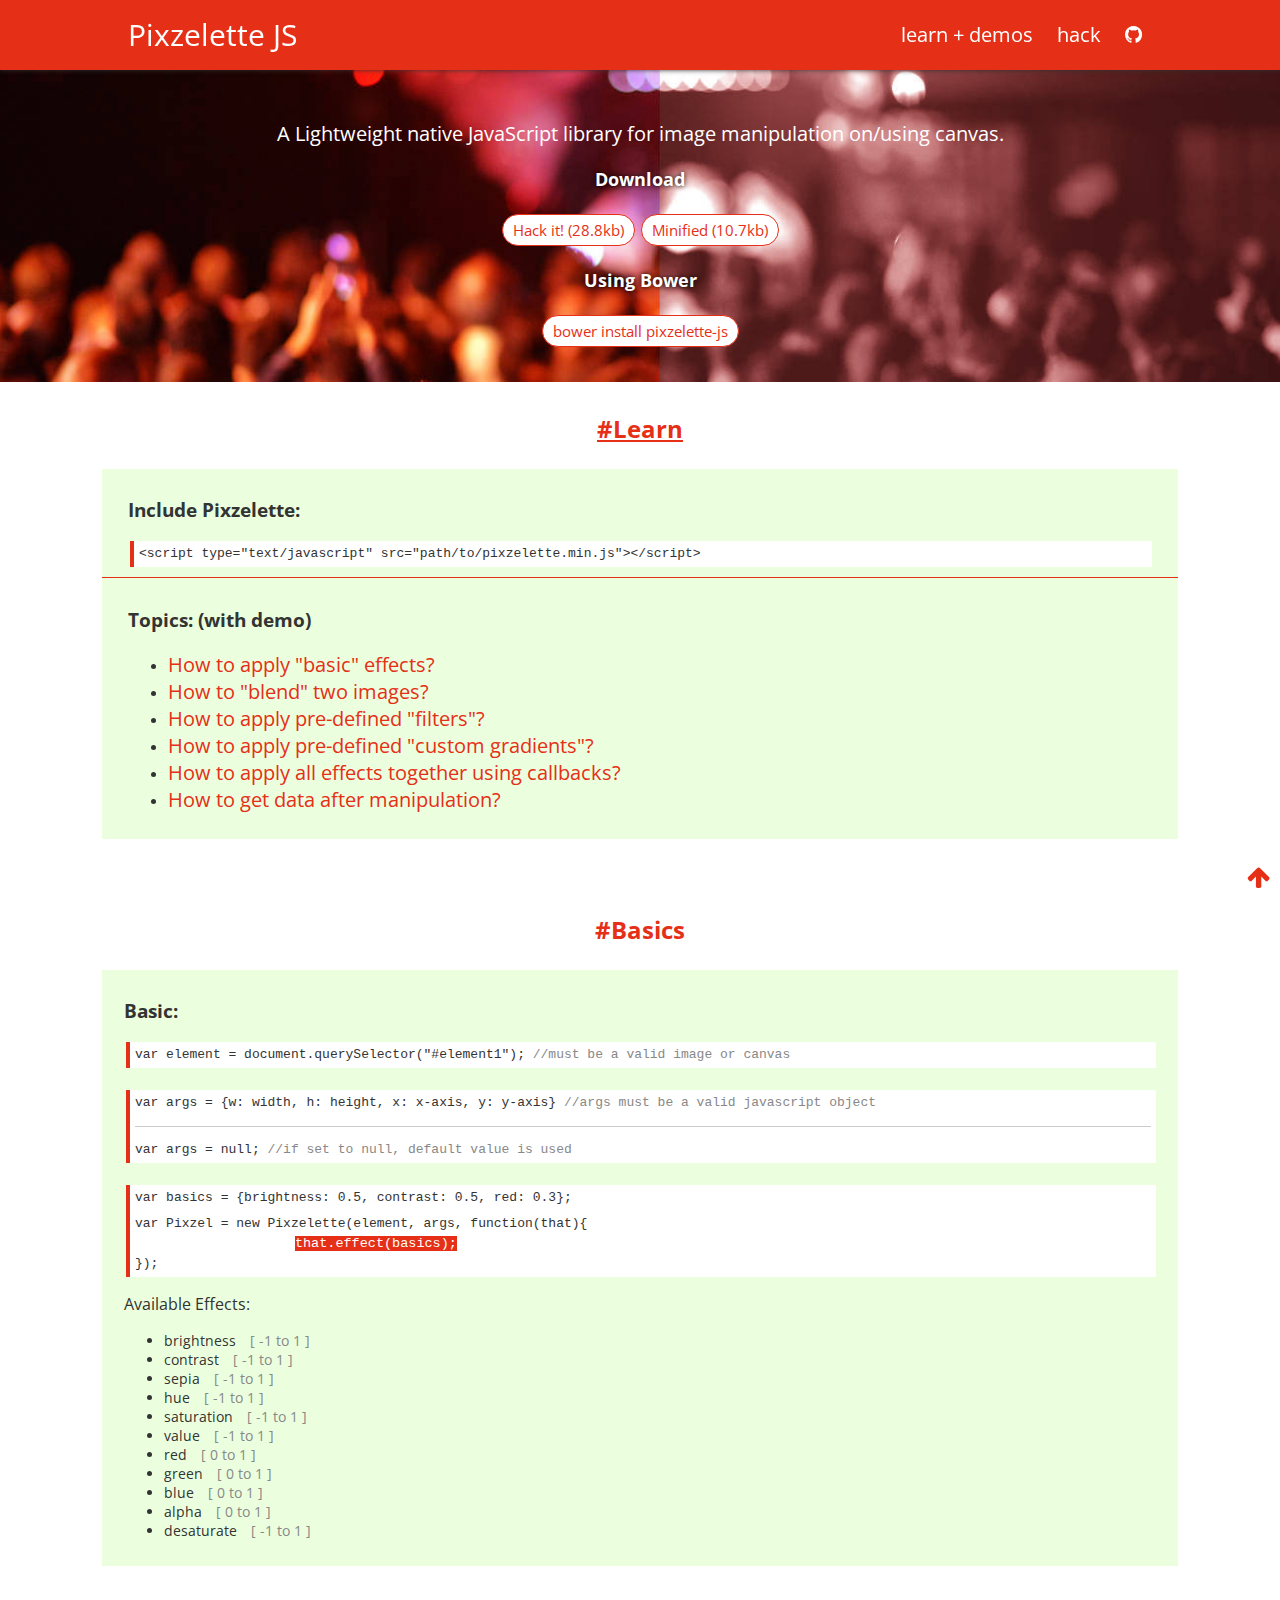
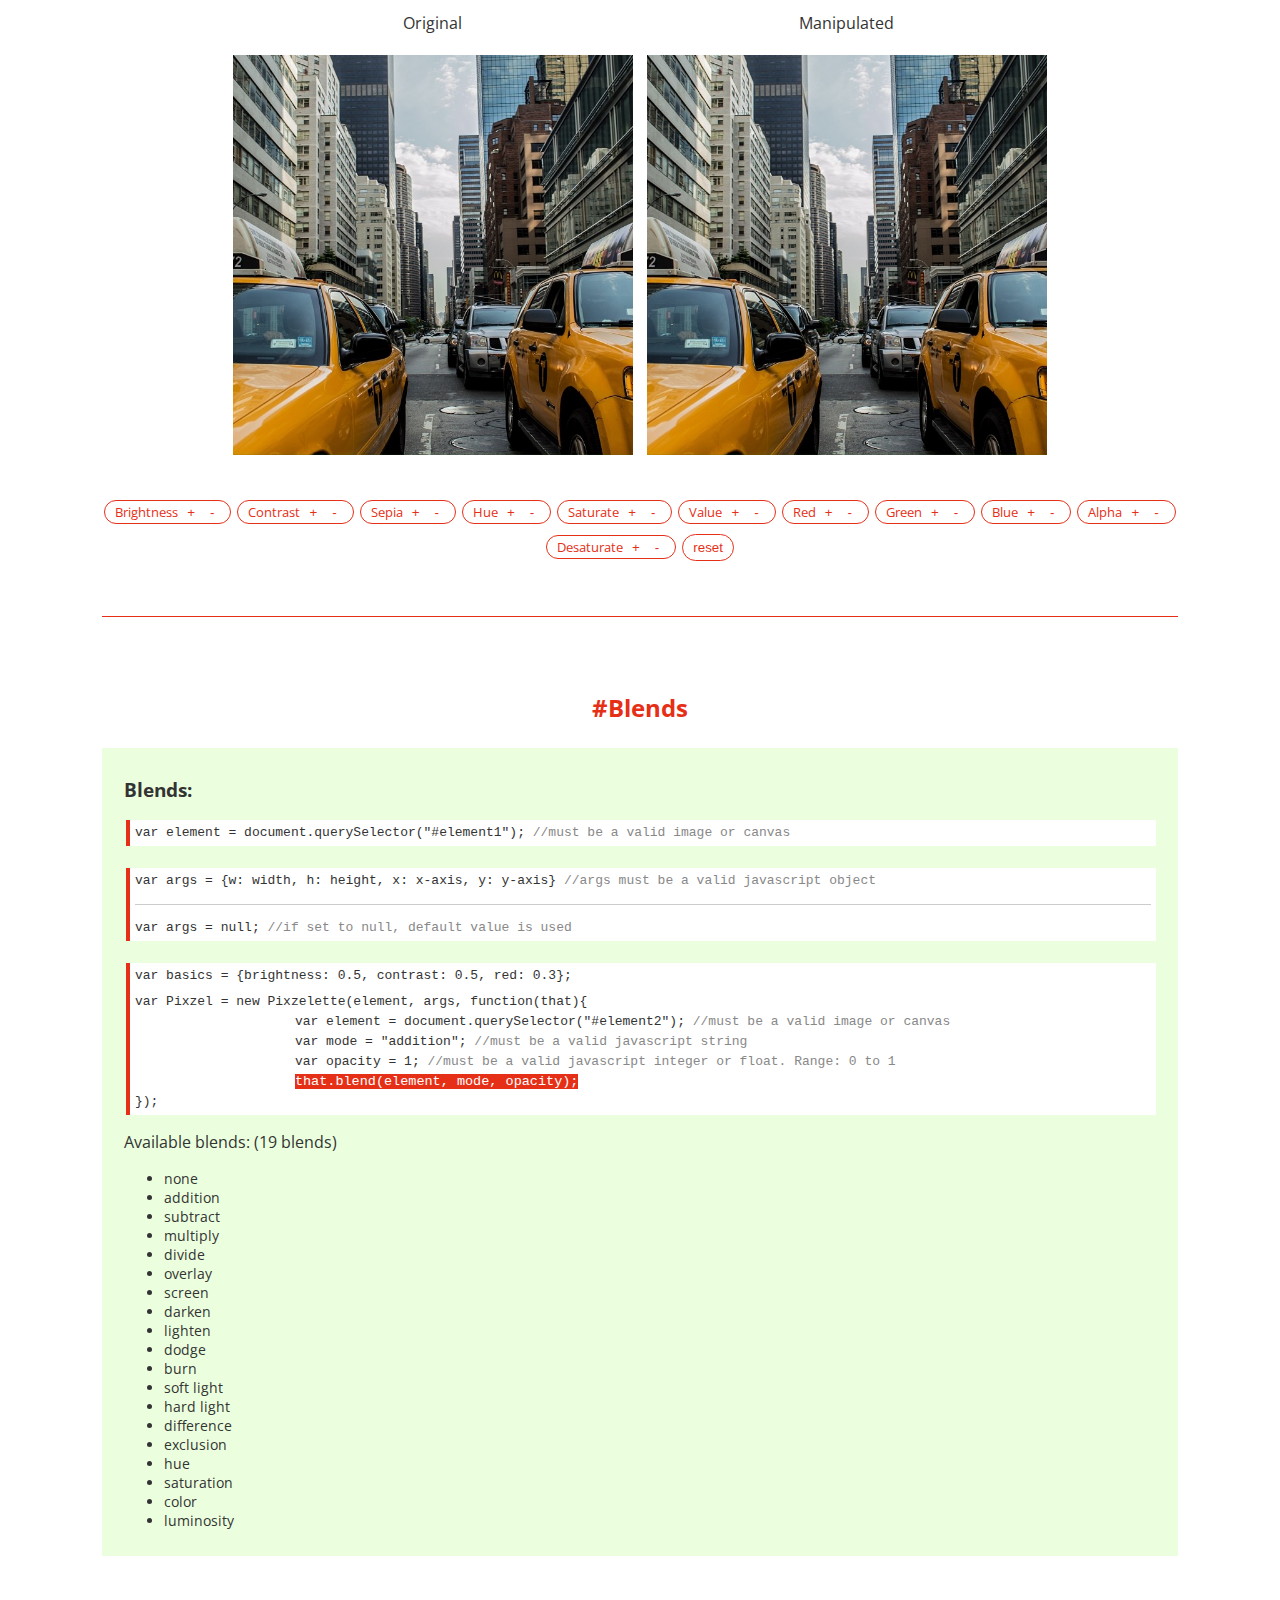
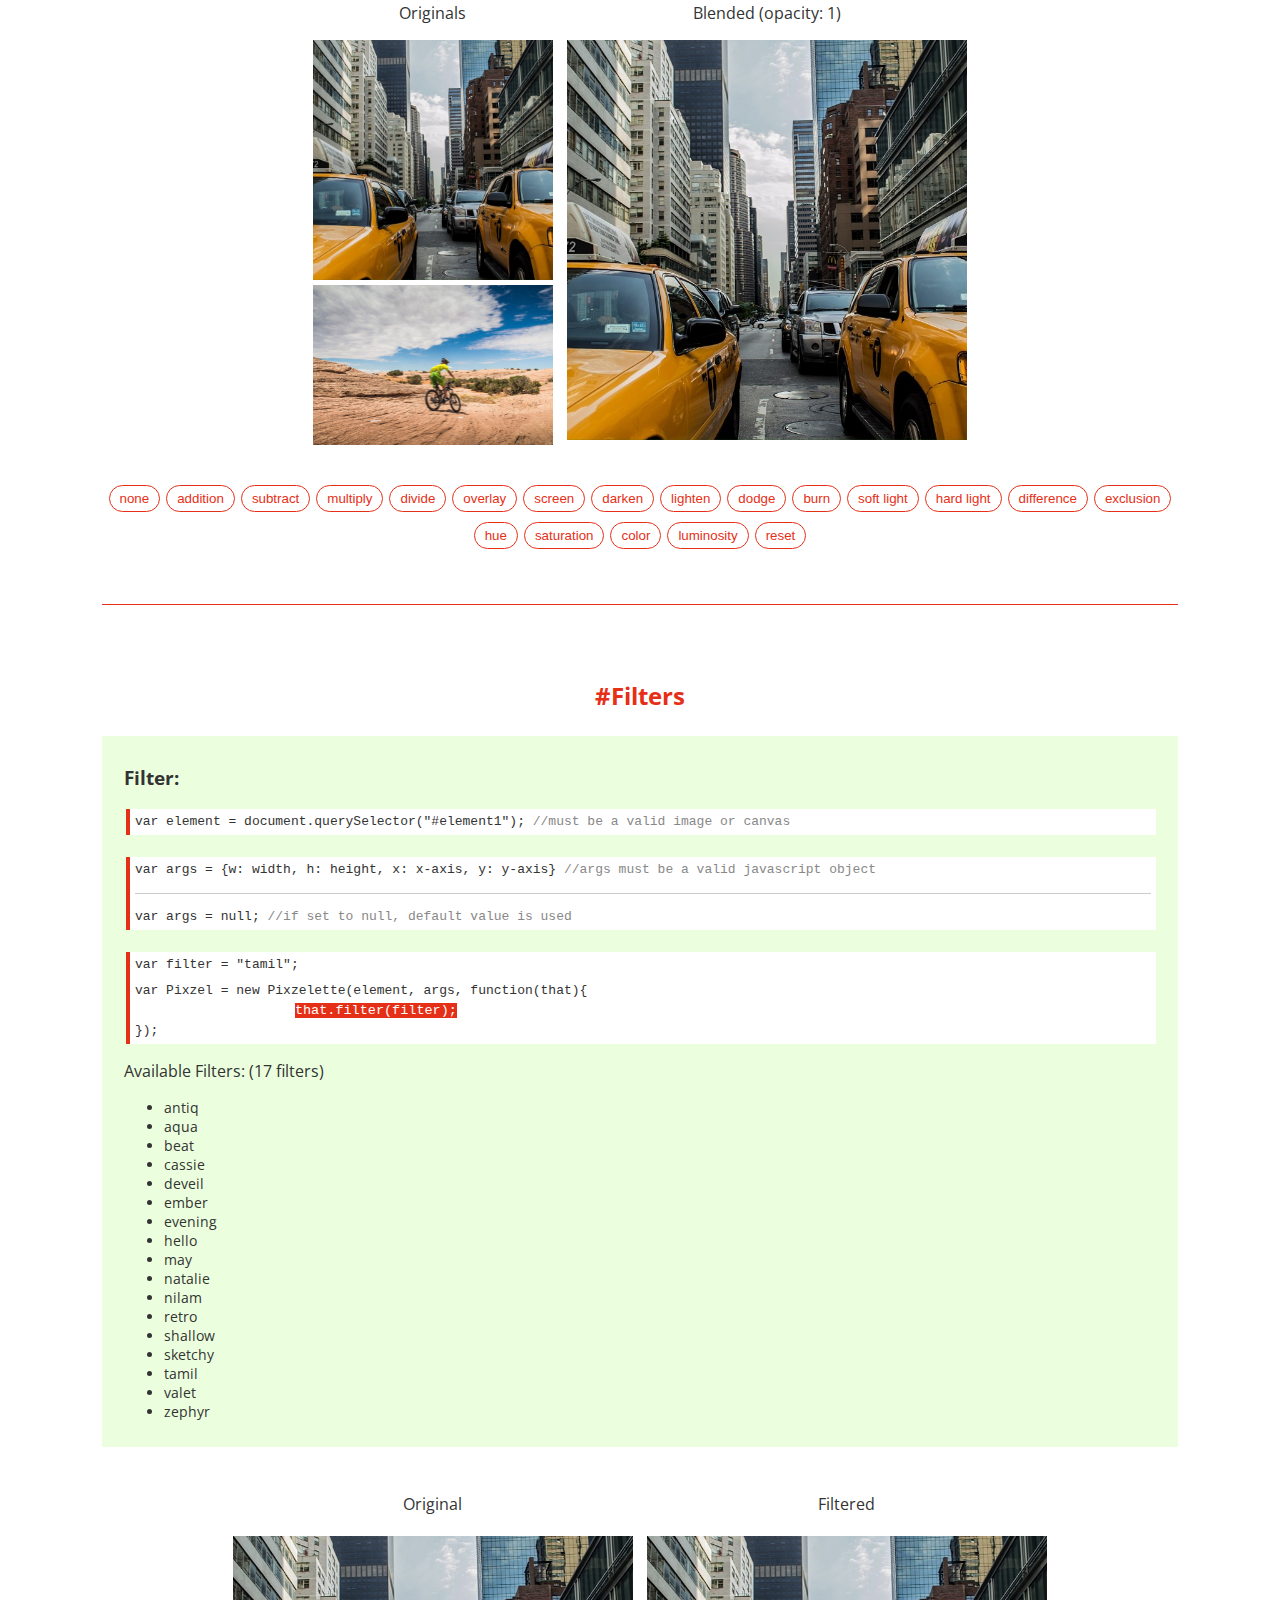
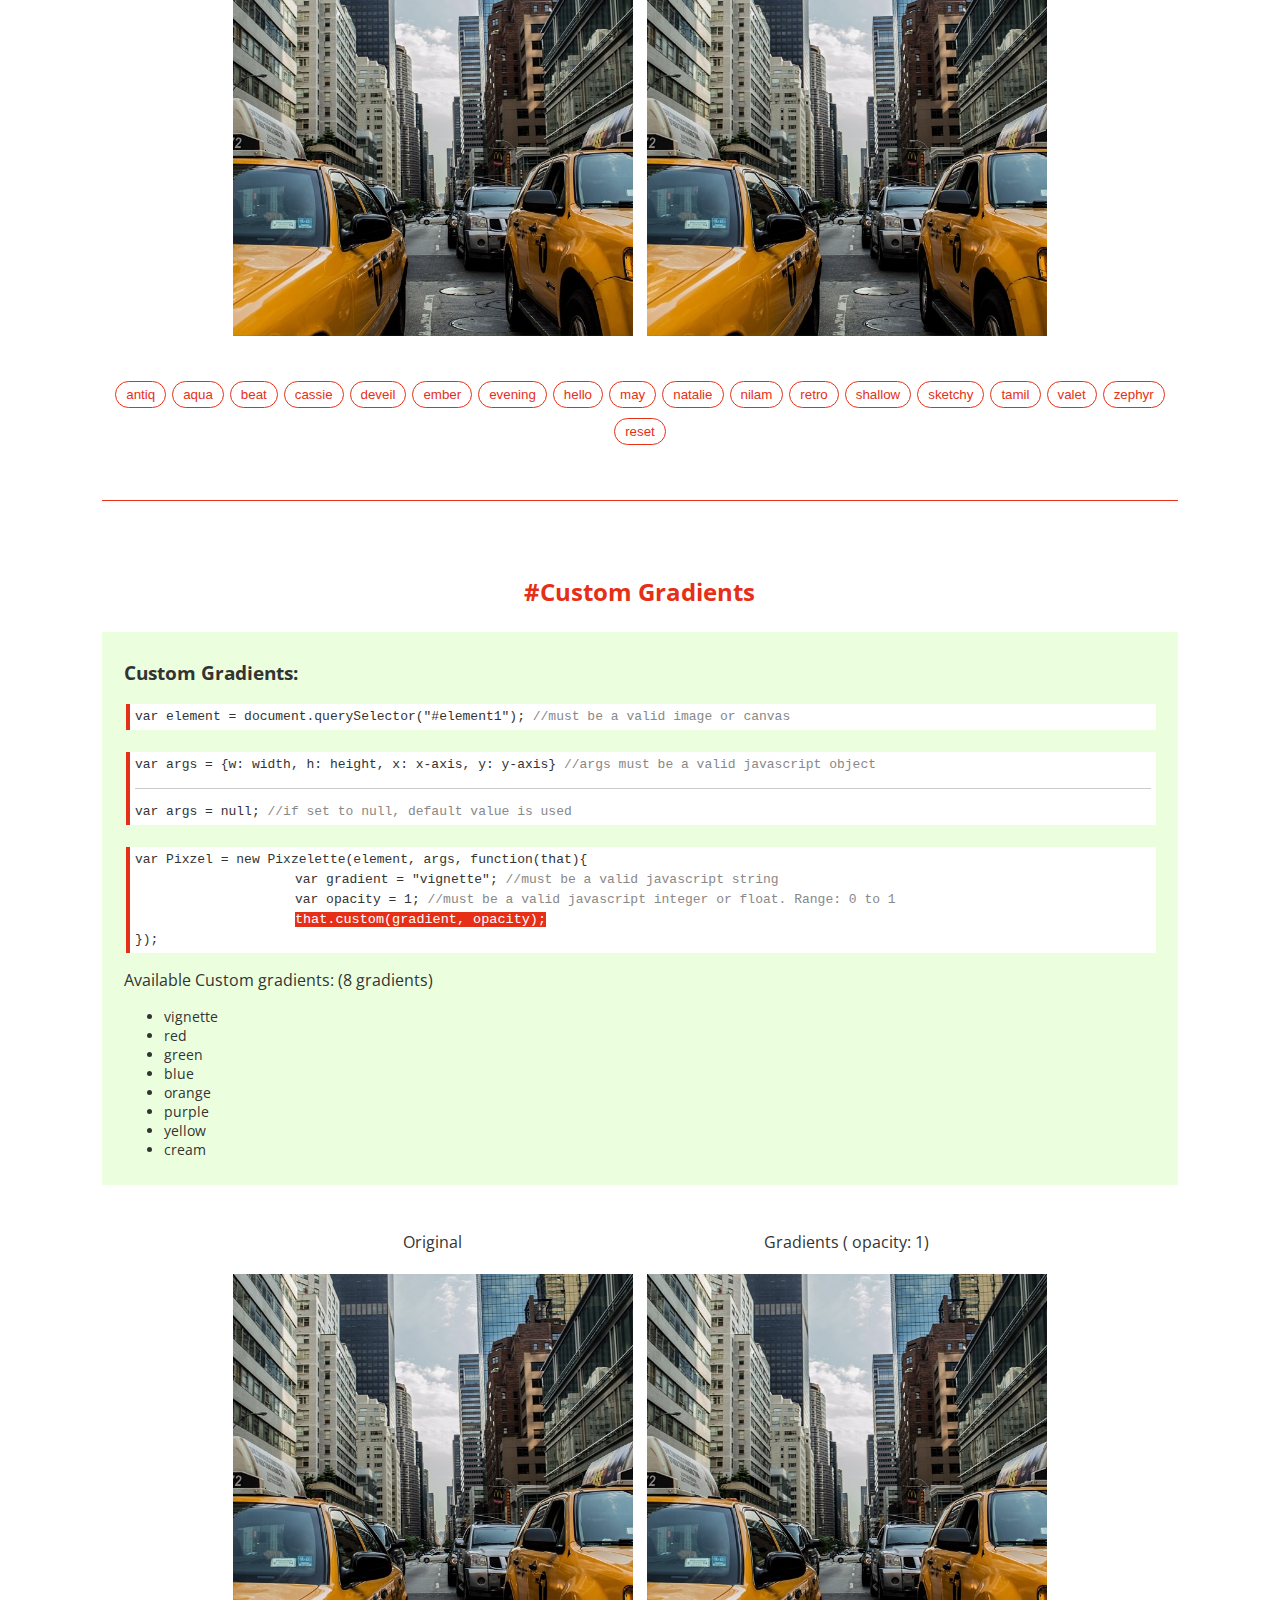
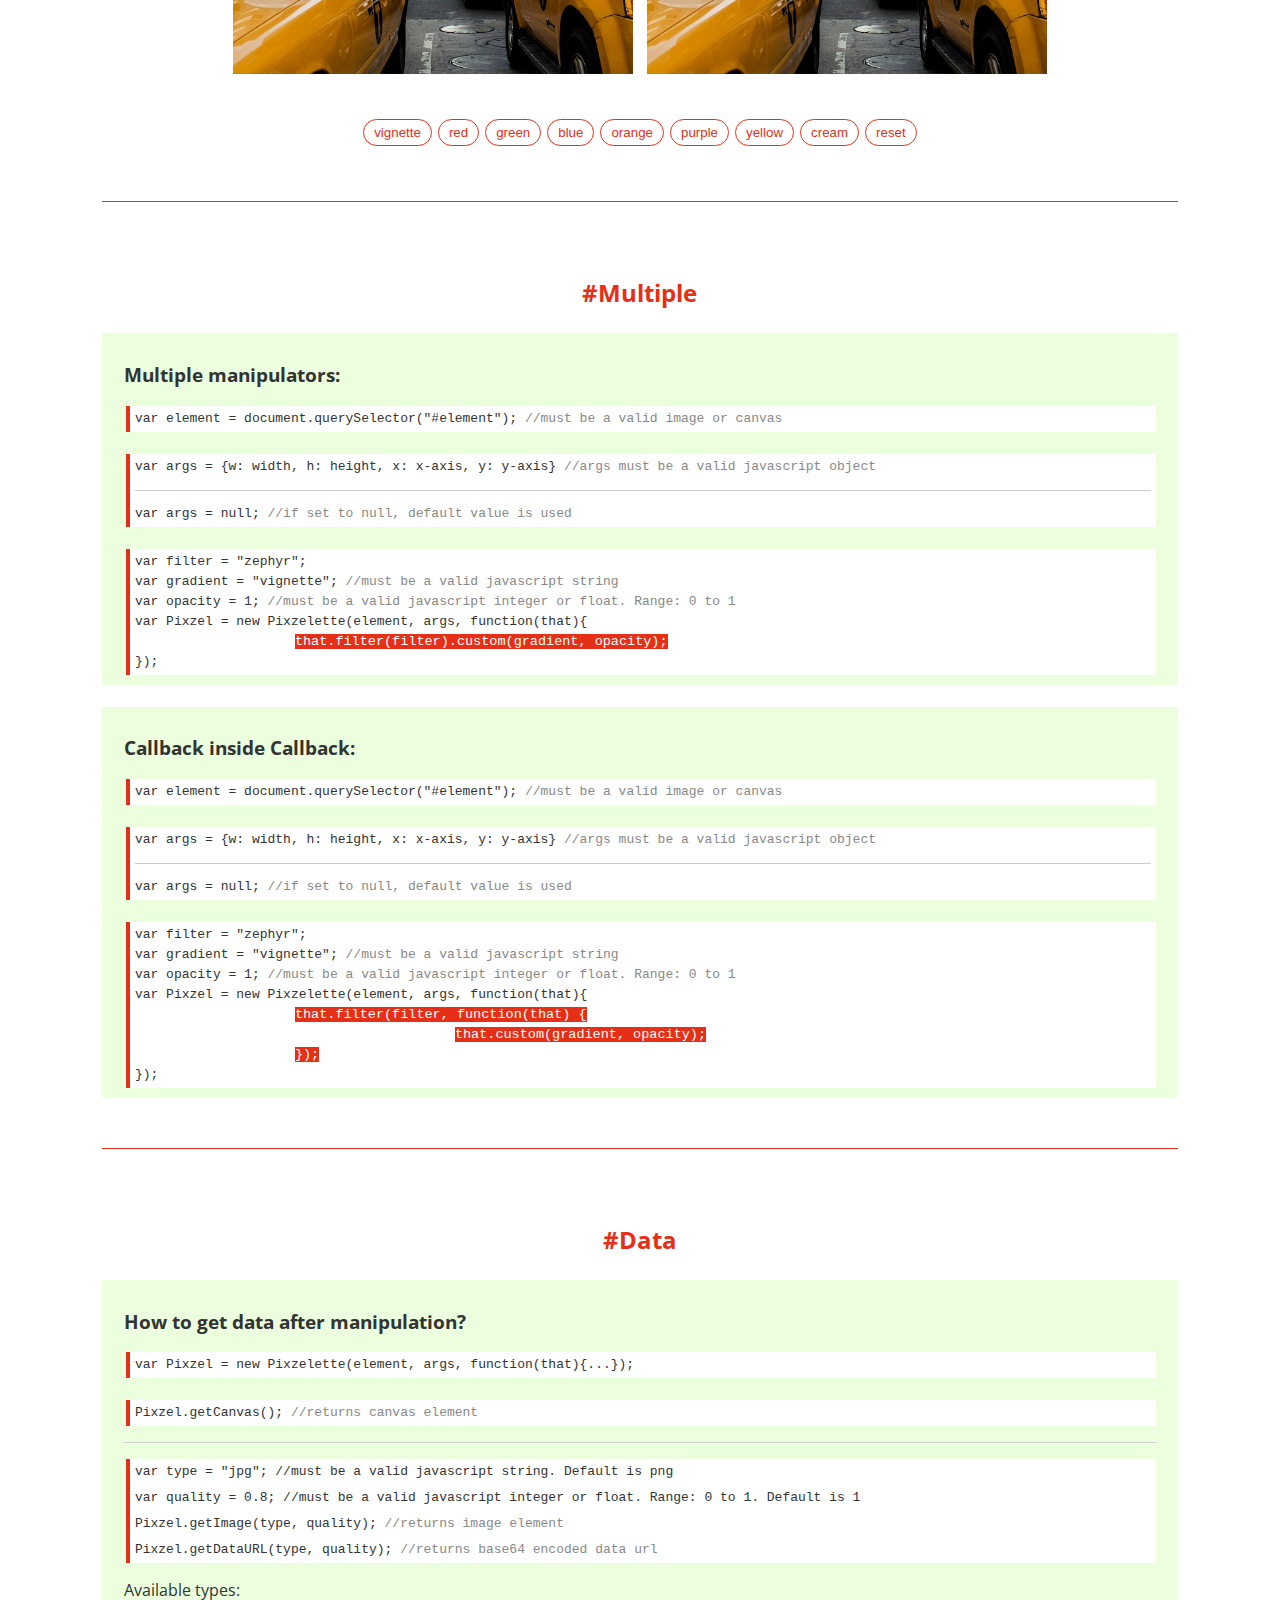
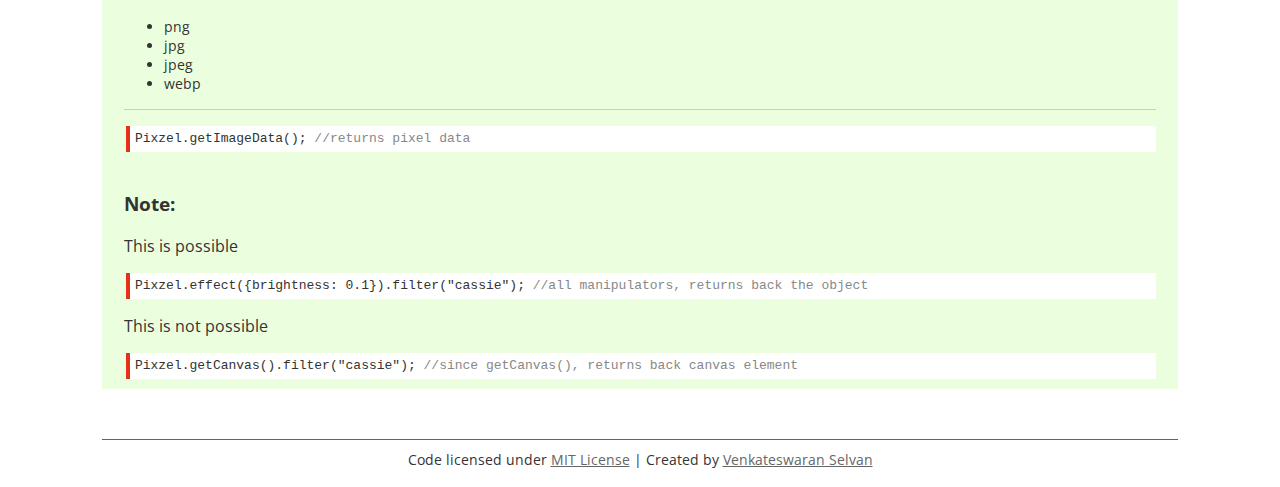
==== commit 92292a2c: "Updated to v.0.0.2" ====
--- a/index.html
+++ b/index.html
@@ -475,7 +475,6 @@
                         <code>var args = {w: width, h: height, x: x-axis, y: y-axis} <span>//args must be a valid javascript object</span> 
                         <p style="border-bottom: 1px #ccc solid"></p>
                         var args = null; <span>//if set to null, default value is used</span></code><br>
-                        <code>var filter = "tamil";</code>
                         <code>var Pixzel = new Pixzelette(element, args, function(that){<br>
                                         <span class="tab"></span>var gradient = "vignette"; <span>//must be a valid javascript string</span><br>
                                         <span class="tab"></span>var opacity = 1; <span>//must be a valid javascript integer or float. Range: 0 to 1</span><br>
@@ -526,7 +525,7 @@
                             <p style="border-bottom: 1px #ccc solid"></p>
                             var args = null; <span>//if set to null, default value is used</span></code><br>
                             <code>
-                            var filter = "zephyr";
+                            var filter = "zephyr";<br>
                             var gradient = "vignette"; <span>//must be a valid javascript string</span><br>
                             var opacity = 1; <span>//must be a valid javascript integer or float. Range: 0 to 1</span><br>
                             var Pixzel = new Pixzelette(element, args, function(that){<br>
@@ -542,7 +541,7 @@
                             <p style="border-bottom: 1px #ccc solid"></p>
                             var args = null; <span>//if set to null, default value is used</span></code><br>
                             <code>
-                            var filter = "zephyr";
+                            var filter = "zephyr";<br>
                             var gradient = "vignette"; <span>//must be a valid javascript string</span><br>
                             var opacity = 1; <span>//must be a valid javascript integer or float. Range: 0 to 1</span><br>
                             var Pixzel = new Pixzelette(element, args, function(that){<br>
